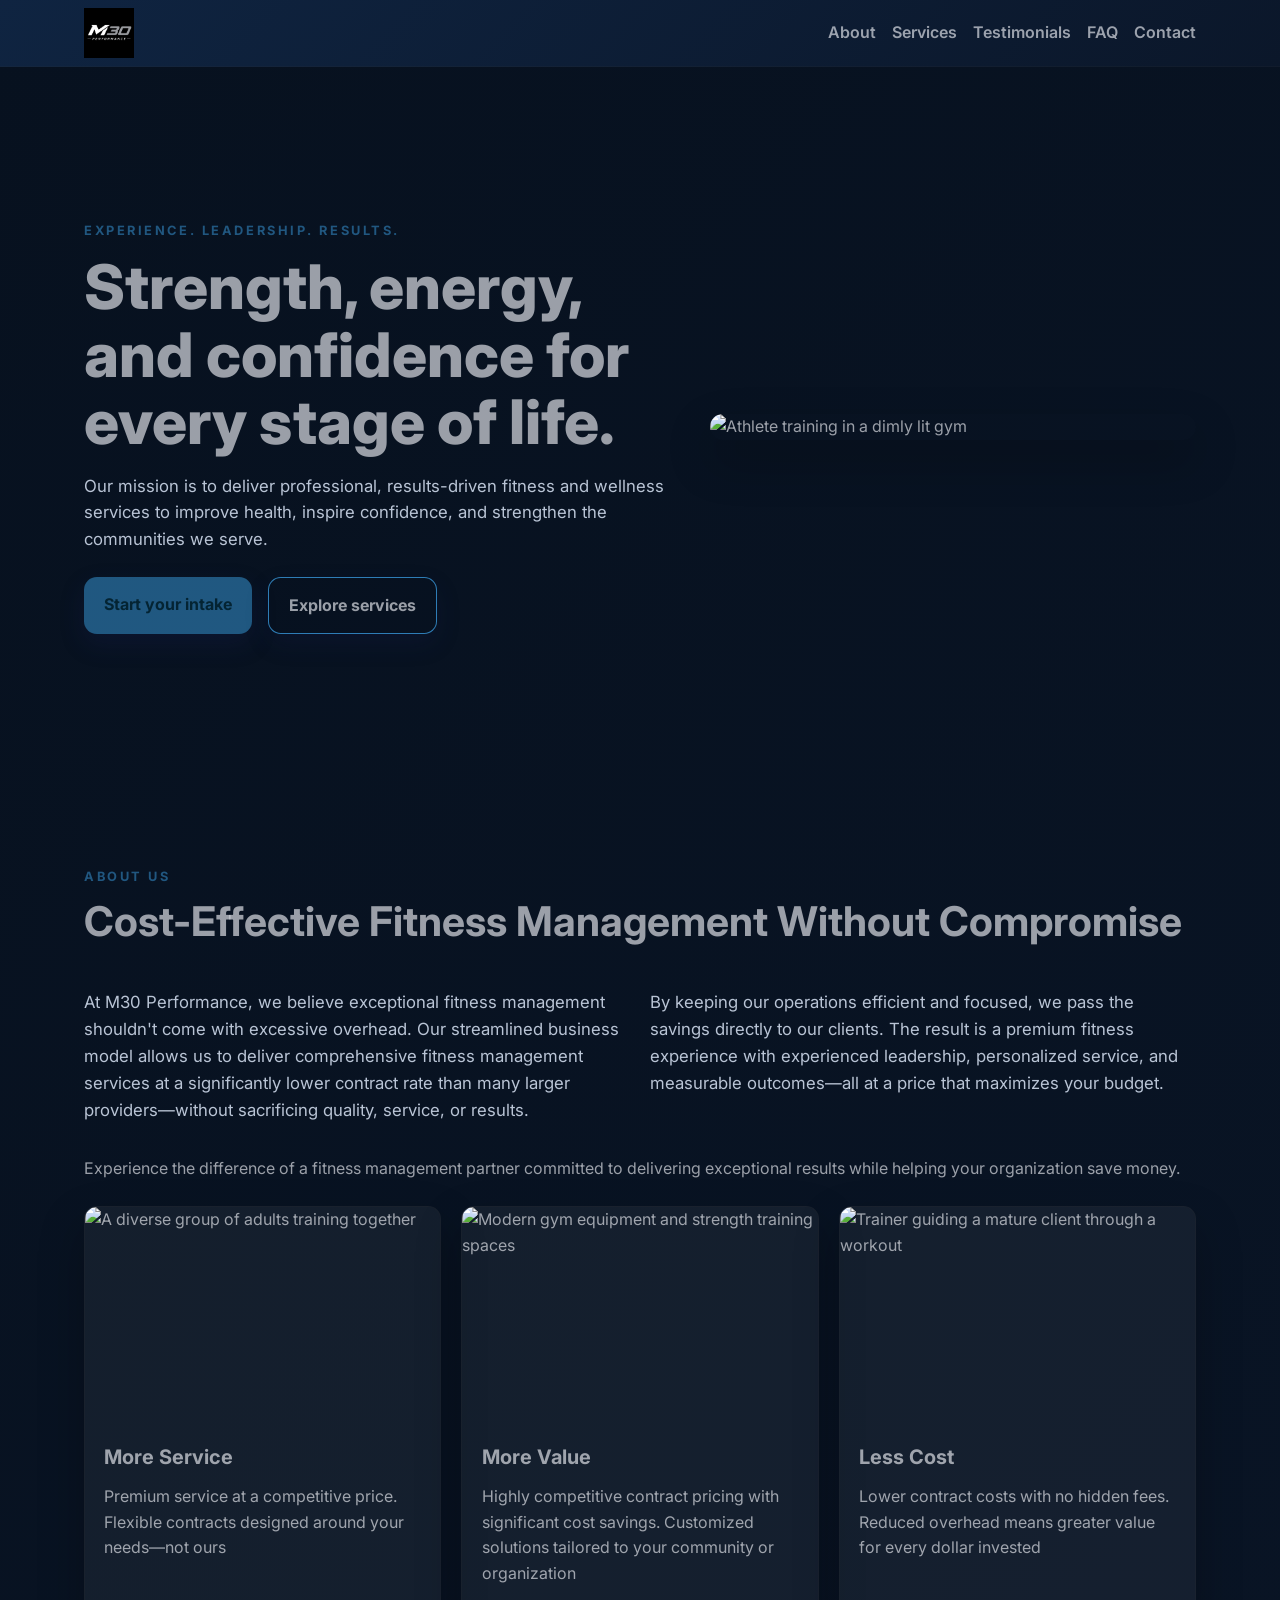
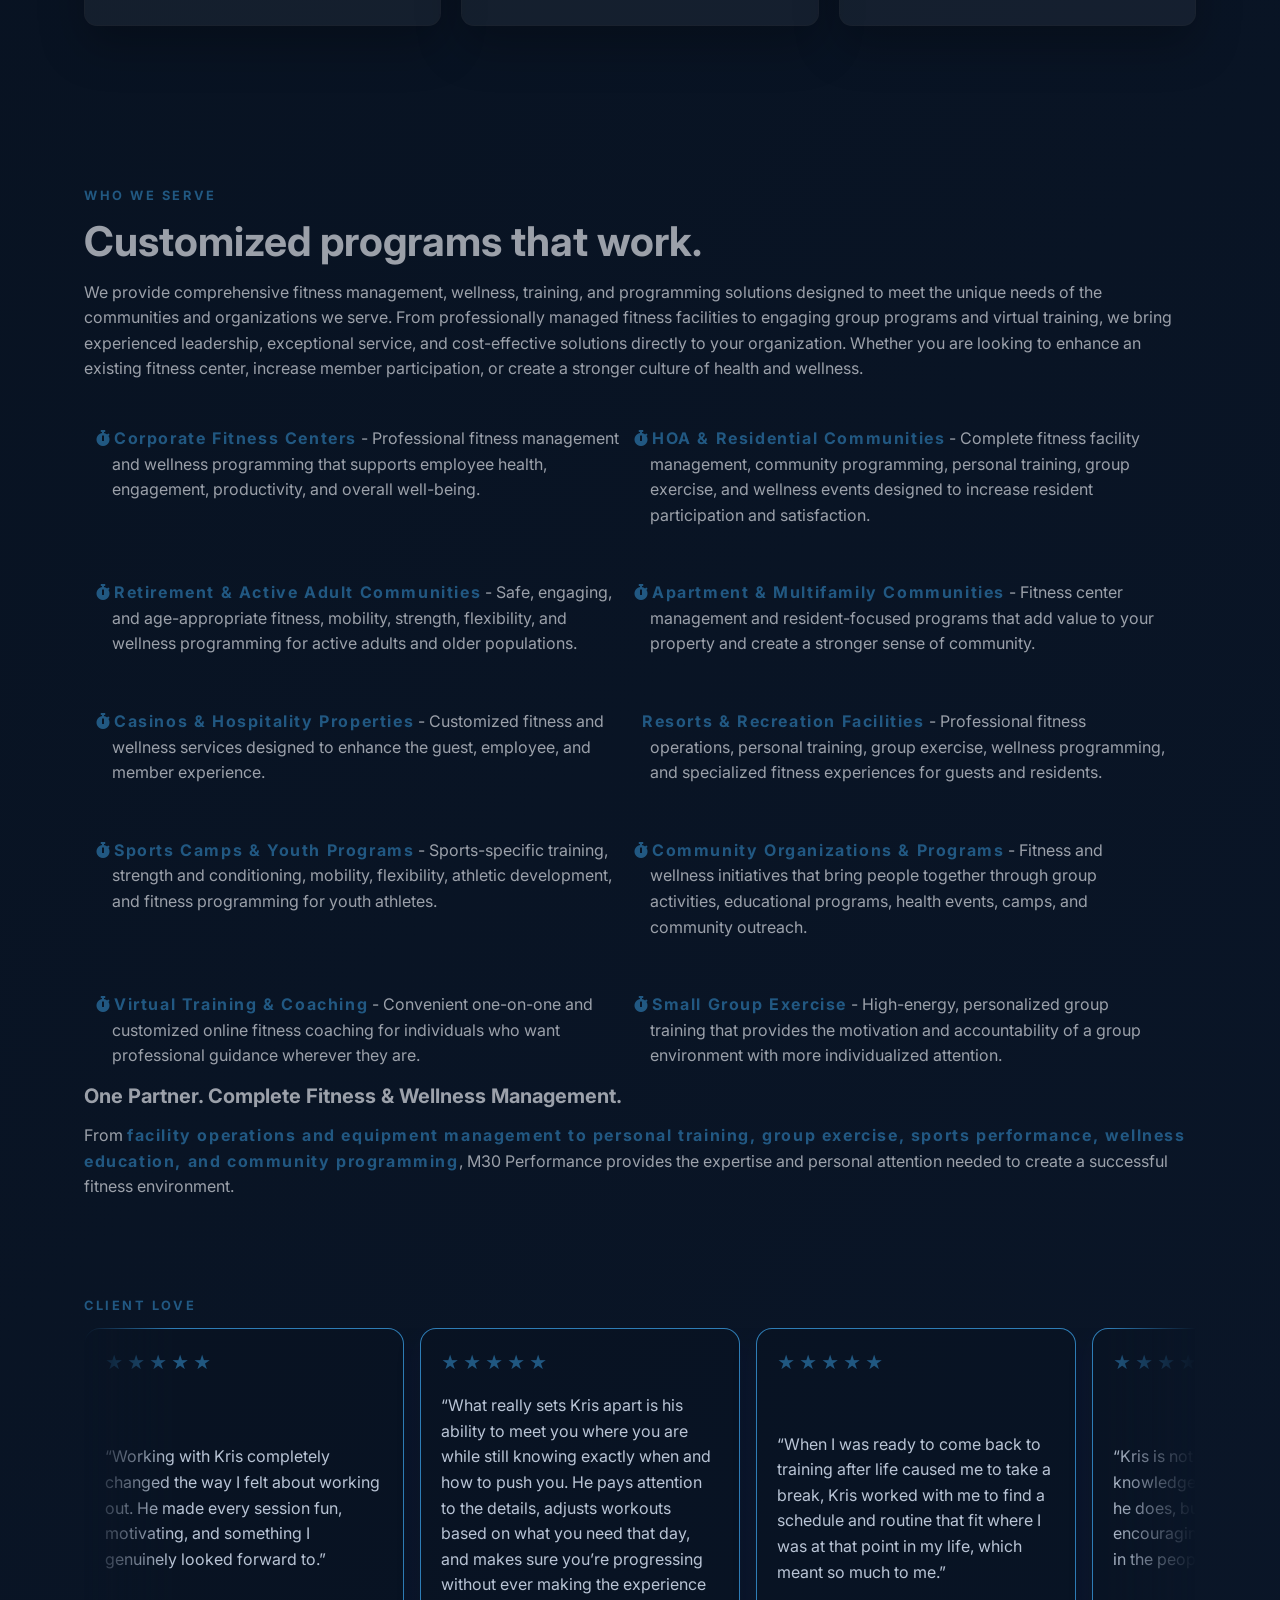
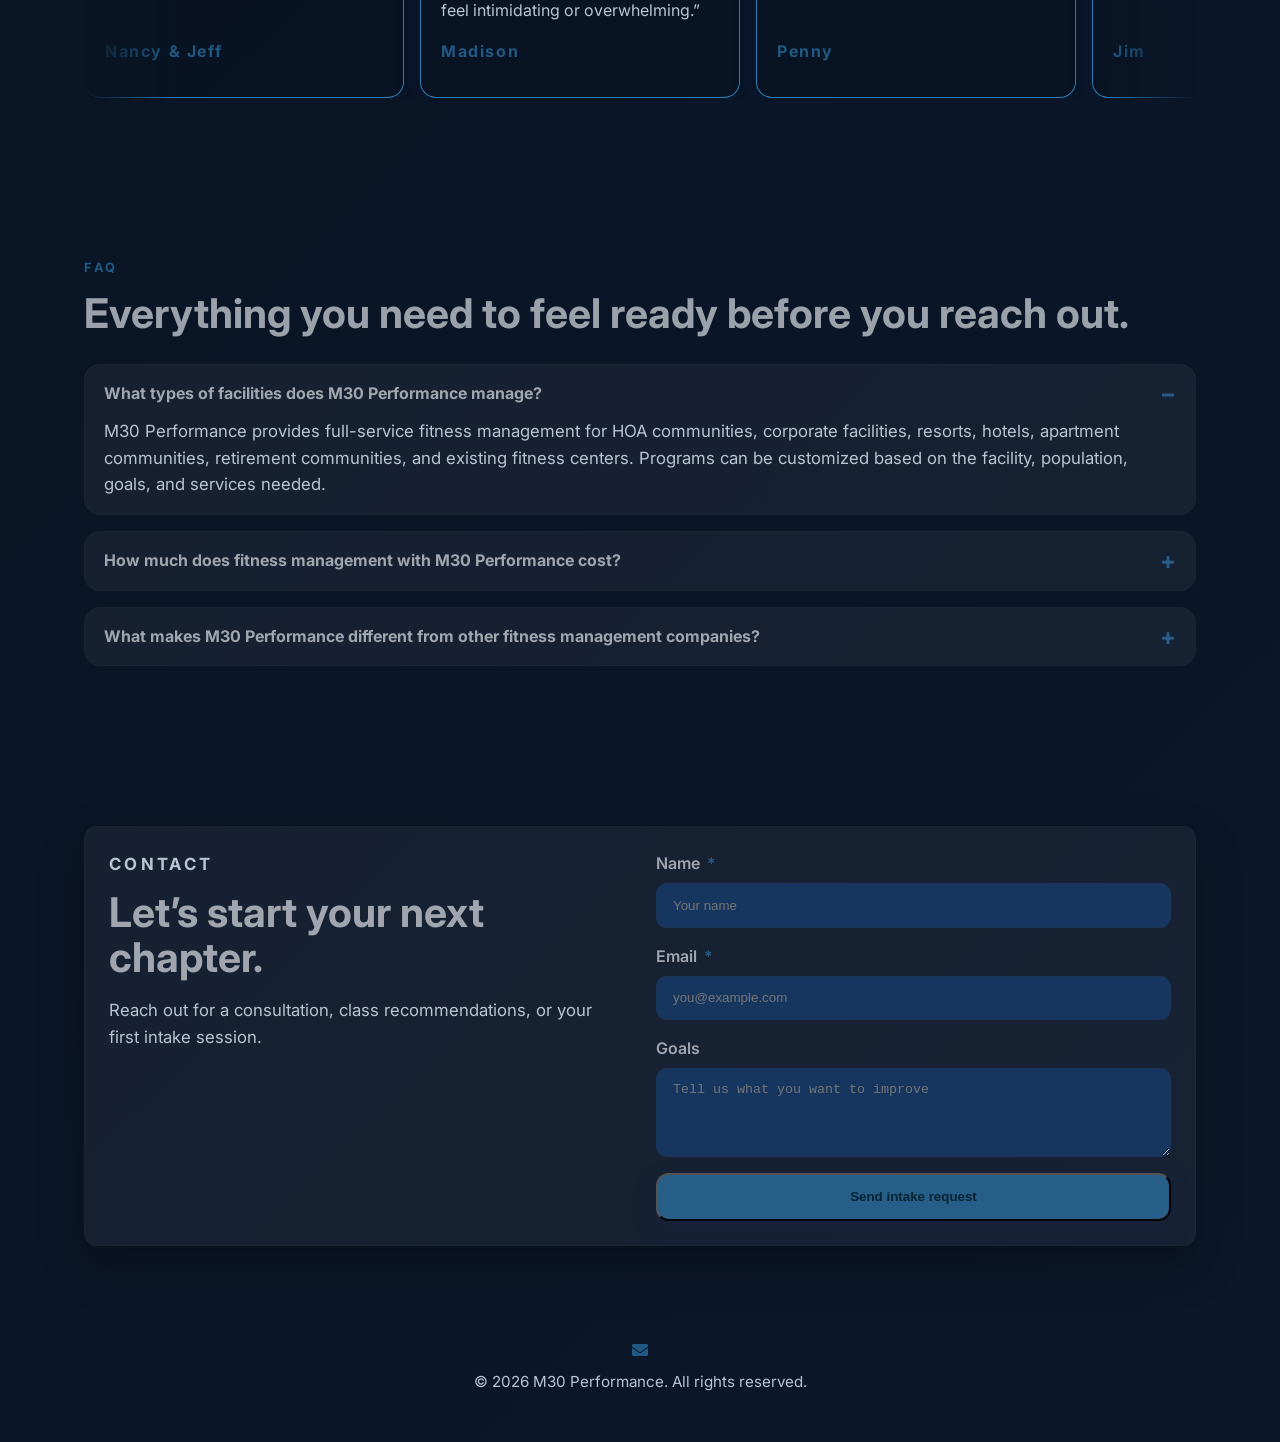
==== index.html @ 61360d3f "Clean up index.html Removed commented-out sections for pricing and gallery. and removes unused socia" ====
<!doctype html>
<html lang="en">
  <head>
    <meta charset="UTF-8" />
    <meta name="viewport" content="width=device-width, initial-scale=1.0" />
    <title>M30 Performance</title>
    <meta
      name="description"
      content="A welcoming, full-service fitness experience for people of all ages."
    />
    <link
      rel="stylesheet"
      href="https://use.fontawesome.com/releases/v5.15.1/css/all.css"
    />
    <link
      rel="stylesheet"
      href="https://use.fontawesome.com/releases/v5.15.1/css/v4-shims.css"
    />
    <link rel="preconnect" href="https://fonts.googleapis.com" />
    <link rel="preconnect" href="https://fonts.gstatic.com" crossorigin />
    <link
      href="https://fonts.googleapis.com/css2?family=Inter:wght@400;500;600;700;800&display=swap"
      rel="stylesheet"
    />
    <link rel="stylesheet" href="styles.css" />
  </head>
  <body>
    <header class="site-header">
      <nav class="nav-bar">
        <a class="logo" href="#top"
          ><img
            src="./assets/images/logo-m30.png"
            alt="M30 Performance Logo"
            id="img-logo"
        /></a>
        <div class="nav-links">
          <a href="#about">About</a>
          <a href="#services">Services</a>
          <a href="#testimonials">Testimonials</a>
          <a href="#faq">FAQ</a>
          <a href="#contact">Contact</a>
        </div>
      </nav>
    </header>

    <main id="top">
      <section class="hero section">
        <div class="hero-copy">
          <p class="eyebrow">Experience. Leadership. Results.</p>
          <h1>Strength, energy, and confidence for every stage of life.</h1>
          <p class="hero-text">
            Our mission is to deliver professional, results-driven fitness and
            wellness services to improve health, inspire confidence, and
            strengthen the communities we serve.
          </p>
          <div class="hero-actions">
            <a class="btn btn-primary" href="#contact">Start your intake</a>
            <a class="btn btn-secondary" href="#services">Explore services</a>
          </div>
        </div>
        <div class="hero-media">
          <img
            src="https://images.unsplash.com/photo-1534438327276-14e5300c3a48?auto=format&fit=crop&w=900&q=80"
            alt="Athlete training in a dimly lit gym"
          />
        </div>
      </section>

      <section id="about" class="section about">
        <div class="section-heading">
          <p class="eyebrow">About us</p>
          <h2>Cost-Effective Fitness Management Without Compromise</h2>
        </div>
        <div class="about-grid">
          <p>
            At M30 Performance, we believe exceptional fitness management
            shouldn't come with excessive overhead. Our streamlined business
            model allows us to deliver comprehensive fitness management services
            at a significantly lower contract rate than many larger
            providers—without sacrificing quality, service, or results.
          </p>
          <p>
            By keeping our operations efficient and focused, we pass the savings
            directly to our clients. The result is a premium fitness experience
            with experienced leadership, personalized service, and measurable
            outcomes—all at a price that maximizes your budget.
          </p>
        </div>
        <p>
          Experience the difference of a fitness management partner committed to
          delivering exceptional results while helping your organization save
          money.
        </p>
        <div class="photo-strip">
          <article class="photo-card">
            <img
              src="https://images.unsplash.com/photo-1571019614242-c5c5dee9f50b?auto=format&fit=crop&w=900&q=80"
              alt="A diverse group of adults training together"
            />
            <div class="caption">
              <h3>More Service</h3>
              <p>
                Premium service at a competitive price. Flexible contracts
                designed around your needs—not ours
              </p>
            </div>
          </article>
          <article class="photo-card">
            <img
              src="https://images.unsplash.com/photo-1517836357463-d25dfeac3438?auto=format&fit=crop&w=900&q=80"
              alt="Modern gym equipment and strength training spaces"
            />
            <div class="caption">
              <h3>More Value</h3>
              <p>
                Highly competitive contract pricing with significant cost
                savings. Customized solutions tailored to your community or
                organization
              </p>
            </div>
          </article>
          <article class="photo-card">
            <img
              src="https://images.unsplash.com/photo-1541534741688-6078c6bfb5c5?auto=format&fit=crop&w=900&q=80"
              alt="Trainer guiding a mature client through a workout"
            />
            <div class="caption">
              <h3>Less Cost</h3>
              <p>
                Lower contract costs with no hidden fees. Reduced overhead means
                greater value for every dollar invested
              </p>
            </div>
          </article>
        </div>
      </section>

      <section id="services" class="section services">
        <div class="section-heading">
          <p class="eyebrow">Who we serve</p>
          <h2>Customized programs that work.</h2>
          <p>
            We provide comprehensive fitness management, wellness, training, and
            programming solutions designed to meet the unique needs of the
            communities and organizations we serve. From professionally managed
            fitness facilities to engaging group programs and virtual training,
            we bring experienced leadership, exceptional service, and
            cost-effective solutions directly to your organization. Whether you
            are looking to enhance an existing fitness center, increase member
            participation, or create a stronger culture of health and wellness.
          </p>
        </div>
        <div class="service-list">
          <p>
            <i class="fa fa-solid fa-stopwatch"></i>
            <strong>Corporate Fitness Centers</strong> - Professional fitness
            management and wellness programming that supports employee health,
            engagement, productivity, and overall well-being.
          </p>
          <p>
            <i class="fa fa-solid fa-stopwatch"></i>
            <strong>HOA & Residential Communities</strong> - Complete fitness
            facility management, community programming, personal training, group
            exercise, and wellness events designed to increase resident
            participation and satisfaction.
          </p>
          <p>
            <i class="fa fa-solid fa-stopwatch"></i>
            <strong>Retirement & Active Adult Communities</strong> - Safe,
            engaging, and age-appropriate fitness, mobility, strength,
            flexibility, and wellness programming for active adults and older
            populations.
          </p>
          <p>
            <i class="fa fa-solid fa-stopwatch"></i>
            <strong>Apartment & Multifamily Communities</strong> - Fitness
            center management and resident-focused programs that add value to
            your property and create a stronger sense of community.
          </p>
          <p>
            <i class="fa fa-solid fa-stopwatch"></i>
            <strong>Casinos & Hospitality Properties</strong> - Customized
            fitness and wellness services designed to enhance the guest,
            employee, and member experience.
          </p>
          <p>
            <strong>Resorts & Recreation Facilities</strong> - Professional
            fitness operations, personal training, group exercise, wellness
            programming, and specialized fitness experiences for guests and
            residents.
          </p>
          <p>
            <i class="fa fa-solid fa-stopwatch"></i>
            <strong>Sports Camps & Youth Programs</strong> - Sports-specific
            training, strength and conditioning, mobility, flexibility, athletic
            development, and fitness programming for youth athletes.
          </p>
          <p>
            <i class="fa fa-solid fa-stopwatch"></i>
            <strong>Community Organizations & Programs</strong> - Fitness and
            wellness initiatives that bring people together through group
            activities, educational programs, health events, camps, and
            community outreach.
          </p>
          <p>
            <i class="fa fa-solid fa-stopwatch"></i>
            <strong>Virtual Training & Coaching</strong> - Convenient one-on-one
            and customized online fitness coaching for individuals who want
            professional guidance wherever they are.
          </p>
          <p>
            <i class="fa fa-solid fa-stopwatch"></i>
            <strong>Small Group Exercise</strong> - High-energy, personalized
            group training that provides the motivation and accountability of a
            group environment with more individualized attention.
          </p>
        </div>
        <h3>One Partner. Complete Fitness & Wellness Management.</h3>
        <p>
          From
          <strong
            >facility operations and equipment management to personal training,
            group exercise, sports performance, wellness education, and
            community programming</strong
          >, M30 Performance provides the expertise and personal attention
          needed to create a successful fitness environment.
        </p>
      </section>

      <section
        id="testimonials"
        class="testimonials section"
        aria-label="Client testimonials"
      >
        <div class="testimonial-shell">
          <p class="eyebrow">Client love</p>
          <div
            class="testimonial-marquee"
            aria-label="Client testimonials carousel"
          >
            <div class="testimonial-track">
              <article class="testimonial-card">
                <div class="stars" aria-label="5 out of 5 stars">
                  <span>★</span><span>★</span><span>★</span><span>★</span
                  ><span>★</span>
                </div>
                <p>
                  “Working with Kris completely changed the way I felt about
                  working out. He made every session fun, motivating, and
                  something I genuinely looked forward to.”
                </p>
                <strong>Nancy & Jeff</strong>
              </article>
              <article class="testimonial-card">
                <div class="stars" aria-label="5 out of 5 stars">
                  <span>★</span><span>★</span><span>★</span><span>★</span
                  ><span>★</span>
                </div>
                <p>
                  “What really sets Kris apart is his ability to meet you where
                  you are while still knowing exactly when and how to push you.
                  He pays attention to the details, adjusts workouts based on
                  what you need that day, and makes sure you’re progressing
                  without ever making the experience feel intimidating or
                  overwhelming.”
                </p>
                <strong>Madison</strong>
              </article>
              <article class="testimonial-card">
                <div class="stars" aria-label="5 out of 5 stars">
                  <span>★</span><span>★</span><span>★</span><span>★</span
                  ><span>★</span>
                </div>
                <p>
                  “When I was ready to come back to training after life caused
                  me to take a break, Kris worked with me to find a schedule and
                  routine that fit where I was at that point in my life, which
                  meant so much to me.”
                </p>
                <strong>Penny</strong>
              </article>
              <article class="testimonial-card">
                <div class="stars" aria-label="5 out of 5 stars">
                  <span>★</span><span>★</span><span>★</span><span>★</span
                  ><span>★</span>
                </div>
                <p>
                  “Kris is not only incredibly knowledgeable and skilled at what
                  he does, but he’s also empathetic, encouraging, and genuinely
                  invested in the people he works with.”
                </p>
                <strong>Jim</strong>
              </article>
              <article class="testimonial-card">
                <div class="stars" aria-label="5 out of 5 stars">
                  <span>★</span><span>★</span><span>★</span><span>★</span
                  ><span>★</span>
                </div>
                <p>
                  “Kris listens closely to his clients goals and designs custom
                  workouts that help them achieve it. He varies things up from
                  session to session so your workouts never feel old, and is
                  extremely encouraging and keeps his clients motivated.”
                </p>
                <strong>Cassie</strong>
              </article>
              <article class="testimonial-card">
                <div class="stars" aria-label="5 out of 5 stars">
                  <span>★</span><span>★</span><span>★</span><span>★</span
                  ><span>★</span>
                </div>
                <p>
                  “I had never stepped foot inside a gym before I started with
                  Kris. He was so patient and motivating. I learned the proper
                  way to use all the machines and weights. He always
                  thoughtfully planned my workouts to combine strength and
                  cardio, specifically targeting exercises to improve my tennis
                  game and prevent injury.”
                </p>
                <strong></strong>
              </article>
              <article class="testimonial-card">
                <div class="stars" aria-label="5 out of 5 stars">
                  <span>★</span><span>★</span><span>★</span><span>★</span
                  ><span>★</span>
                </div>
                <p>
                  “I have never looked or felt better, and I have seen the
                  results on the tennis court. Kris also trained my teenage and
                  young adult daughters. They have all had a lot of training
                  their sports, and they agree - Kris is the best!”
                </p>
                <strong></strong>
              </article>
              <article class="testimonial-card">
                <div class="stars" aria-label="5 out of 5 stars">
                  <span>★</span><span>★</span><span>★</span><span>★</span
                  ><span>★</span>
                </div>
                <p>
                  “From the beginning, he took the time to understand my goals
                  and created workouts that were challenging and effective while
                  still making me feel completely comfortable and supported.”
                </p>
                <strong>Nancy & Jeff</strong>
              </article>
              <article class="testimonial-card">
                <div class="stars" aria-label="5 out of 5 stars">
                  <span>★</span><span>★</span><span>★</span><span>★</span
                  ><span>★</span>
                </div>
                <p>
                  “I always leave our sessions feeling stronger, more confident,
                  and glad I showed up. Kris has made fitness feel less
                  intimidating and so much more enjoyable, and I truly couldn’t
                  recommend him more.”
                </p>
                <strong>Jim</strong>
              </article>
              <article class="testimonial-card">
                <div class="stars" aria-label="5 out of 5 stars">
                  <span>★</span><span>★</span><span>★</span><span>★</span
                  ><span>★</span>
                </div>
                <p>
                  “After just a few weeks of working with Kris, I noticed my
                  overall strength improving. And if minor injuries pop up, Kris
                  listens and adjusts the plan so you can still get a great
                  workout in.”
                </p>
                <strong>Cassie</strong>
              </article>
            </div>
          </div>
        </div>
      </section>
      
      <section id="faq" class="section faq">
        <div class="section-heading">
          <p class="eyebrow">FAQ</p>
          <h2>Everything you need to feel ready before you reach out.</h2>
        </div>
        <div class="faq-list">
          <details open>
            <summary>
              What types of facilities does M30 Performance manage?
            </summary>
            <p>
              M30 Performance provides full-service fitness management for HOA
              communities, corporate facilities, resorts, hotels, apartment
              communities, retirement communities, and existing fitness centers.
              Programs can be customized based on the facility, population,
              goals, and services needed.
            </p>
          </details>
          <details>
            <summary>
              How much does fitness management with M30 Performance cost?
            </summary>
            <p>
              Every facility is different, so M30 Performance does not use a
              one-size-fits-all pricing model. Contract pricing is customized
              based on factors such as facility size, number of residents or
              employees, location, staffing needs, programming, and services
              provided. Our low-overhead business model allows us to offer
              highly competitive pricing and significant value.
            </p>
          </details>
          <details>
            <summary>
              What makes M30 Performance different from other fitness management
              companies?
            </summary>
            <p>
              M30 Performance combines 30+ years of fitness industry experience,
              professional management, proven results, personal training, group
              exercise, wellness programming, member engagement, and equipment
              oversight into one comprehensive solution. Our goal isn't simply
              to manage your fitness center — it's to build a healthier, more
              active community while providing exceptional service and value.
            </p>
          </details>
        </div>
      </section>

      <section id="contact" class="section contact">
        <div class="contact-card">
          <div>
            <p class="eyebrow">Contact</p>
            <h2>Let’s start your next chapter.</h2>
            <p>
              Reach out for a consultation, class recommendations, or your first
              intake session.
            </p>
          </div>

          <form id="intake-form">
            <label>
              <span>Name <span class="required-mark">*</span></span>
              <input type="text" name="name" placeholder="Your name" required />
            </label>
            <label>
              <span>Email <span class="required-mark">*</span></span>
              <input
                type="email"
                name="email"
                placeholder="you@example.com"
                required
              />
            </label>
            <label>
              Goals
              <textarea
                name="goals"
                rows="4"
                placeholder="Tell us what you want to improve"
              ></textarea>
            </label>
            <button type="submit" class="btn btn-primary">
              Send intake request
            </button>
          </form>
        </div>
      </section>
    </main>

    <footer class="site-footer">
      <div class="social-links">
        
        <a href="mailto:fitness@m30performance.com" aria-label="Email">
          <i class="fa fa-regular fa-envelope"></i>
        </a>
      </div>
      <p class="copyright">© 2026 M30 Performance. All rights reserved.</p>
    </footer>

    <script src="script.js"></script>
  </body>
</html>
---- styles.css ----
:root {
  --background: #07111f;
  --nav-background: #0f2441;
  --surface: #163660;
  --surface-strong: #16324f;
  --text: #f5f7fb9e;
  --muted: #b9c4d5;
  --accent: #338ac794;
  --accent-strong: #334ec7ed;
  --border: rgba(52, 50, 50, 0.167);
  --shadow: 0 20px 45px rgba(0, 0, 0, 0.25);
}

* {
  box-sizing: border-box;
}

html {
  scroll-behavior: smooth;
}

body {
  margin: 0;
  font-family: "Inter", sans-serif;
  color: var(--text);
  background: linear-gradient(135deg, var(--background), #0b172a);
  line-height: 1.6;
}

.fa-solid {
  color: var(--accent);
}
img {
  max-width: 100%;
  display: block;
}

.site-header {
  background: linear-gradient(135deg, var(--nav-background), #0b172a);
  position: sticky;
  top: 0;
  z-index: 20;
  backdrop-filter: blur(12px);
  border-bottom: 1px solid var(--border);
}

.nav-bar {
  max-width: 1160px;
  margin: 0 auto;
  padding: 0.5rem 1.5rem;
  display: flex;
  justify-content: space-between;
  align-items: center;
}

.logo {
  font-size: 1.5rem;
  font-weight: 800;
  letter-spacing: 0.08em;
  text-transform: uppercase;
  color: var(--accent);
  text-decoration: none;
}

#img-logo {
  width: 50px;
  height: 50px;
  display: block; /* Removes unwanted inline spacing at the bottom */
  flex-shrink: 0;
}

.nav-links {
  display: flex;
  gap: 1rem;
}

.nav-links a {
  color: var(--text);
  text-decoration: none;
  font-weight: 600;
  display: inline-block;
  transition:
    transform 180ms ease,
    color 180ms ease;
}

.nav-links a:hover,
.nav-links a:focus-visible,
.nav-links a:active,
.nav-links a.active {
  color: var(--accent);
  transform: translateY(-2px);
}

.section {
  max-width: 1160px;
  margin: 0 auto;
  padding: 5rem 1.5rem;
  scroll-margin-top: 6rem;
}

.section-heading {
  margin-bottom: 1.75rem;
}

.hero {
  display: grid;
  grid-template-columns: 1.1fr 0.9fr;
  gap: 2rem;
  align-items: center;
  min-height: 80vh;
}

.eyebrow {
  margin: 0 0 0.75rem;
  color: var(--accent);
  font-size: 0.8rem;
  font-weight: 700;
  letter-spacing: 0.2em;
  text-transform: uppercase;
}

strong {
  margin: 0 0 0.75rem;
  color: var(--accent);
  font-size: 1rem;
  font-weight: 700;
  letter-spacing: 0.1em;
}

h1,
h2,
h3 {
  line-height: 1.1;
  margin: 0 0 1rem;
}

h1 {
  font-size: clamp(2.6rem, 4.8vw, 4.4rem);
  font-weight: 800;
}

h2 {
  font-size: clamp(2rem, 3.2vw, 2.7rem);
}

h3 {
  font-size: 1.25rem;
}

.hero-text,
.about-grid p,
.service-card p,
.pricing-card li,
.contact-card p,
.faq-list p {
  color: var(--muted);
  font-size: 1.05rem;
}

.hero-actions {
  display: flex;
  gap: 1rem;
  flex-wrap: wrap;
  margin-top: 1.5rem;
}

.btn {
  position: relative;
  display: inline-block;
  padding: 0.9rem 1.25rem;
  border-radius: 0.8rem;
  text-decoration: none;
  font-weight: 700;
  box-shadow: 0 10px 24px rgba(24, 33, 91, 0.24);
  transition:
    transform 180ms ease,
    background 180ms ease,
    box-shadow 180ms ease;
}

.btn:hover {
  transform: translateY(-2px);
  box-shadow: 0 14px 30px rgba(24, 33, 91, 0.28);
}

.btn-primary {
  background: var(--accent);
  color: #042433;
}

.btn-secondary {
  position: relative;
  z-index: 1;
  color: var(--text);
  background: rgba(7, 17, 31, 0.3);
  border: 1px solid rgba(51, 138, 199, 0.9);
  border-radius: 0.8rem;
  overflow: hidden;
  box-shadow: 0 10px 24px rgba(24, 33, 91, 0.16);
  padding: 0.9rem 1.25rem;
}

.hero-media img {
  border-radius: 0.8rem;
  box-shadow: var(--shadow);
  height: 100%;
  object-fit: cover;
}

.testimonials {
  padding-top: 0;
}

.testimonial-shell {
  background: transparent;
  border: none;
  border-radius: 0;
  padding: 0;
}

.testimonial-marquee {
  overflow: hidden;
  mask-image: linear-gradient(
    to right,
    transparent,
    black 8%,
    black 92%,
    transparent
  );
  -webkit-mask-image: linear-gradient(
    to right,
    transparent,
    black 8%,
    black 92%,
    transparent
  );
}

.testimonial-track {
  display: flex;
  gap: 1rem;
  width: max-content;
  animation: testimonial-scroll 24s linear infinite;
  will-change: transform;
}

.testimonial-card {
  flex: 0 0 min(320px, 78vw);
  display: flex;
  flex-direction: column;
  justify-content: space-between;
  gap: 1rem;
  min-height: 220px;
  padding: 1.25rem;
  border: 1px solid rgba(51, 138, 199, 0.9);
  border-radius: 1rem;
  background: rgba(7, 17, 31, 0.3);
  box-shadow: 0 10px 24px rgba(24, 33, 91, 0.16);
}

.testimonial-card p {
  margin: 0;
  color: var(--muted);
  font-size: 1rem;
}

.testimonial-card strong {
  color: var(--accent);
  font-weight: 700;
}

.stars {
  display: flex;
  gap: 0.25rem;
  color: var(--accent);
  font-size: 1.1rem;
}

@keyframes testimonial-scroll {
  from {
    transform: translateX(0);
  }
  to {
    transform: translateX(-50%);
  }
}

.testimonial-card p {
  margin: 0;
  color: var(--muted);
  font-size: 1rem;
}

.testimonial-card strong {
  color: var(--accent);
  font-weight: 700;
}

.stars {
  display: flex;
  gap: 0.25rem;
  color: var(--accent);
  font-size: 1.1rem;
}

.about-grid,
.service-grid,
.service-list,
.photo-strip,
.pricing-grid {
  display: grid;
  gap: 1.25rem;
}

.about-grid {
  grid-template-columns: repeat(2, minmax(0, 1fr));
}

.service-list {
  grid-template-columns: repeat(2, minmax(0, 1fr));
  padding-left: 1.75rem;
  padding-right: 1.75rem;
  text-indent: -0.5rem;
}

.photo-strip {
  grid-template-columns: repeat(3, minmax(0, 1fr));
  margin-top: 1.5rem;
}

.service-grid,
.pricing-grid {
  grid-template-columns: repeat(3, minmax(0, 1fr));
}

.photo-card,
.service-card,
.pricing-card,
.contact-card {
  background: rgba(255, 255, 255, 0.05);
  border: 1px solid var(--border);
  border-radius: 0.8rem;
  padding: 1.5rem;
  box-shadow: var(--shadow);
}

.photo-card {
  padding: 0;
  overflow: hidden;
}

.photo-card img {
  width: 100%;
  height: 220px;
  object-fit: cover;
}

.photo-card .caption {
  padding: 1.2rem 1.2rem 1.4rem;
}

.photo-card h3 {
  margin-bottom: 0.4rem;
}

.service-card img {
  width: 100%;
  height: 190px;
  object-fit: cover;
  border-radius: 0.6rem;
  margin-bottom: 1rem;
}

.gallery-stack {
  position: relative;
  min-height: 500px;
  margin: 0 auto;
  max-width: 980px;
}

.gallery-card {
  position: absolute;
  border: 0;
  padding: 0;
  background: transparent;
  cursor: pointer;
  overflow: hidden;
  border-radius: 0.8rem;
  box-shadow: var(--shadow);
  transition:
    transform 240ms ease,
    filter 240ms ease,
    z-index 240ms ease;
}

.gallery-card img {
  display: block;
  width: 100%;
  height: 280px;
  object-fit: cover;
  border-radius: 0.8rem;
  border: 1px solid rgba(255, 255, 255, 0.2);
}

.gallery-card:nth-child(1) {
  left: 0;
  top: 0;
  width: 70%;
  transform: rotate(-3deg);
  z-index: 4;
}

.gallery-card:nth-child(2) {
  right: 0;
  top: 72px;
  width: 64%;
  transform: rotate(4deg);
  z-index: 3;
}

.gallery-card:nth-child(3) {
  left: 8%;
  bottom: 0;
  width: 62%;
  transform: rotate(-2deg);
  z-index: 2;
}

.gallery-card:nth-child(4) {
  right: 6%;
  bottom: 36px;
  width: 58%;
  transform: rotate(2.5deg);
  z-index: 1;
}

.gallery-card:hover,
.gallery-card:focus-visible {
  transform: translateY(-6px) rotate(0deg) scale(1.01);
  filter: brightness(1.05);
}

.gallery-card.active {
  z-index: 5;
  transform: rotate(0deg) scale(1.04);
  width: min(78%, 720px);
  left: 50%;
  top: 50%;
  transform: translate(-50%, -50%) rotate(0deg) scale(1.04);
}

.pricing-card {
  display: flex;
  flex-direction: column;
  gap: 1rem;
}

.pricing-card.featured {
  border-color: var(--accent);
  transform: translateY(-4px);
}

.price {
  font-size: 2.2rem;
  font-weight: 800;
  color: var(--accent);
}

.price span {
  font-size: 1rem;
  color: var(--muted);
}

.pricing-card ul {
  padding-left: 1.1rem;
  margin: 0;
}

.faq-list {
  display: grid;
  gap: 1rem;
}

.faq-list details {
  background: rgba(255, 255, 255, 0.05);
  border: 1px solid var(--border);
  border-radius: 1rem;
  padding: 1rem 1.2rem;
}

.faq-list summary {
  cursor: pointer;
  font-weight: 700;
  display: flex;
  justify-content: space-between;
  align-items: center;
  gap: 1rem;
  list-style: none;
}

.faq-list summary::-webkit-details-marker {
  display: none;
}

.faq-list summary::after {
  content: "+";
  color: var(--accent);
  font-size: 1.5rem;
  font-weight: 700;
  line-height: 1;
}

.faq-list details[open] > summary::after {
  content: "−";
}

.faq-list p {
  margin: 0.7rem 0 0;
}

.contact-card {
  display: grid;
  grid-template-columns: 1fr 1fr;
  gap: 2rem;
}

.social-links {
  display: flex;
  flex-wrap: wrap;
  gap: 1rem;
  margin-top: 1rem;
}

.social-links a {
  display: inline-flex;
  align-items: center;
  justify-content: center;
  color: var(--accent);
  text-decoration: none;
  transition:
    transform 180ms ease,
    color 180ms ease;
}

.social-links a:hover,
.social-links a:focus-visible {
  transform: translateY(-2px);
  color: var(--accent-strong);
}

.social-links svg {
  width: 1.6rem;
  height: 1.6rem;
  fill: currentColor;
  stroke: currentColor;
  stroke-width: 0.8;
  stroke-linecap: round;
  stroke-linejoin: round;
}

.site-footer {
  max-width: 1160px;
  margin: 0 auto;
  padding: 0 1.5rem 3rem;
  display: flex;
  flex-direction: column;
  align-items: center;
  gap: 0.75rem;
}

.copyright {
  margin: 0;
  color: var(--muted);
  font-size: 0.95rem;
}

form {
  display: grid;
  gap: 1rem;
}

label {
  display: grid;
  gap: 0.4rem;
  font-weight: 600;
}

.required-mark {
  color: var(--accent);
  margin-left: 0.2rem;
}

input,
textarea {
  width: 100%;
  padding: 0.85rem 1rem;
  border-radius: 0.7rem;
  border: 1px solid var(--border);
  background: var(--surface);
  color: var(--text);
}

input:focus,
textarea:focus {
  outline: 2px solid var(--accent);
  outline-offset: 2px;
}

@media (max-width: 850px) {
  .hero,
  .contact-card,
  .about-grid,
  .service-grid,
  .service-list,
  .photo-strip,
  .pricing-grid {
    grid-template-columns: 1fr;
  }

  .hero {
    min-height: auto;
    padding-top: 3rem;
  }
}

@media (max-width: 560px) {
  .nav-bar {
    flex-direction: column;
    gap: 0.75rem;
  }

  .nav-links {
    flex-wrap: wrap;
    justify-content: center;
  }

  .section {
    padding: 3.5rem 1rem;
  }
}
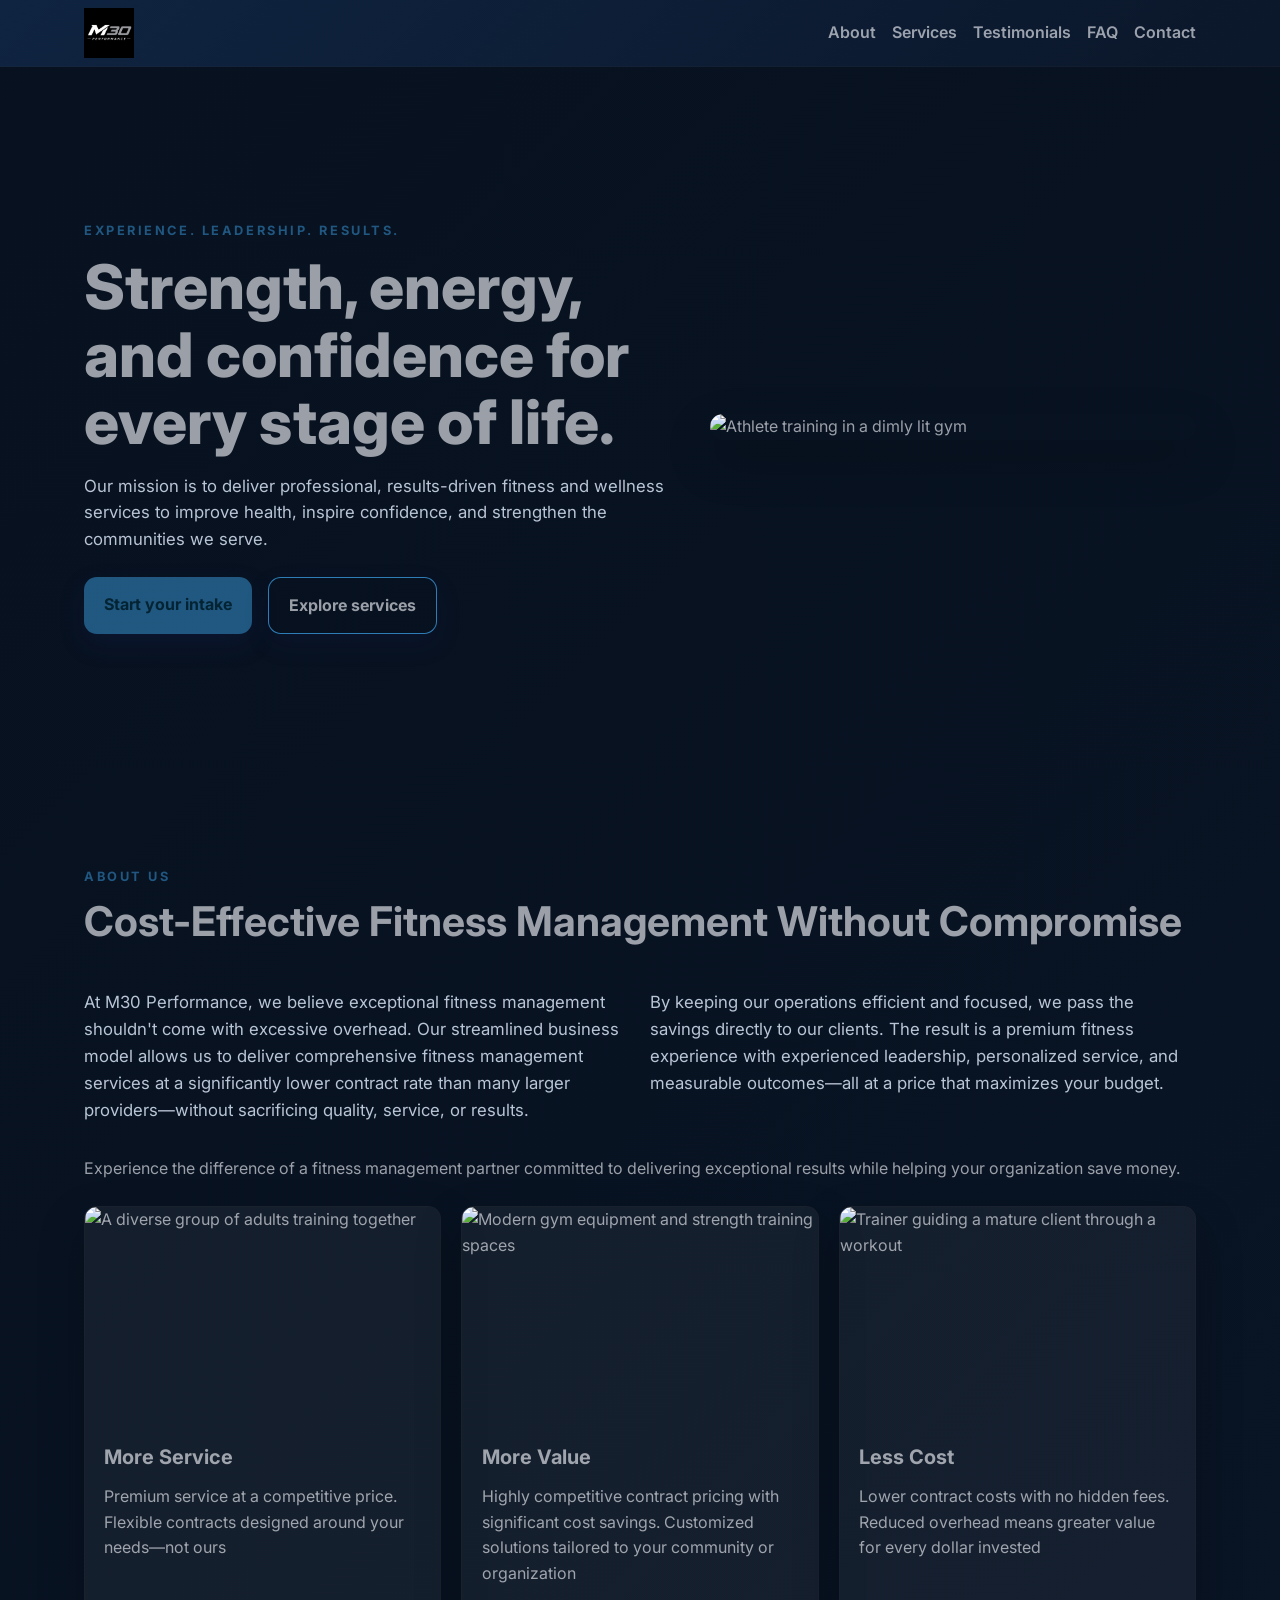
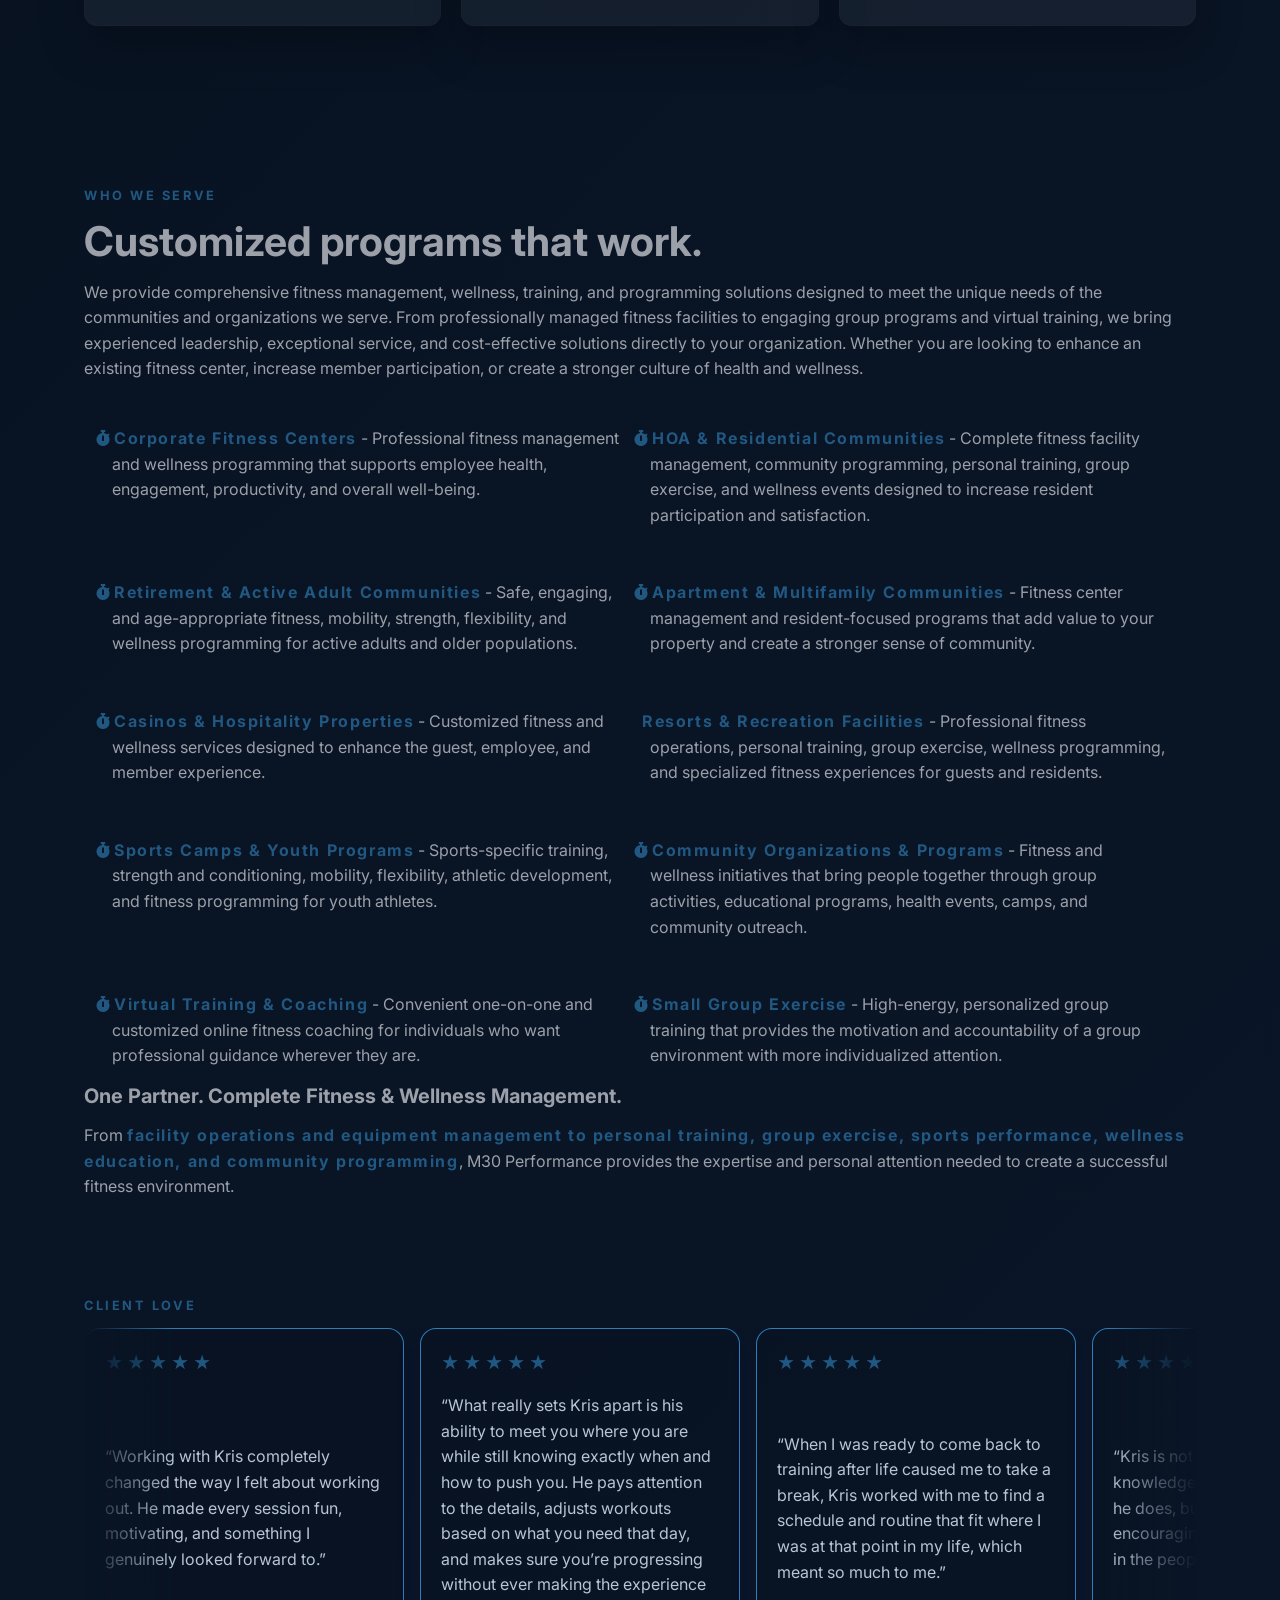
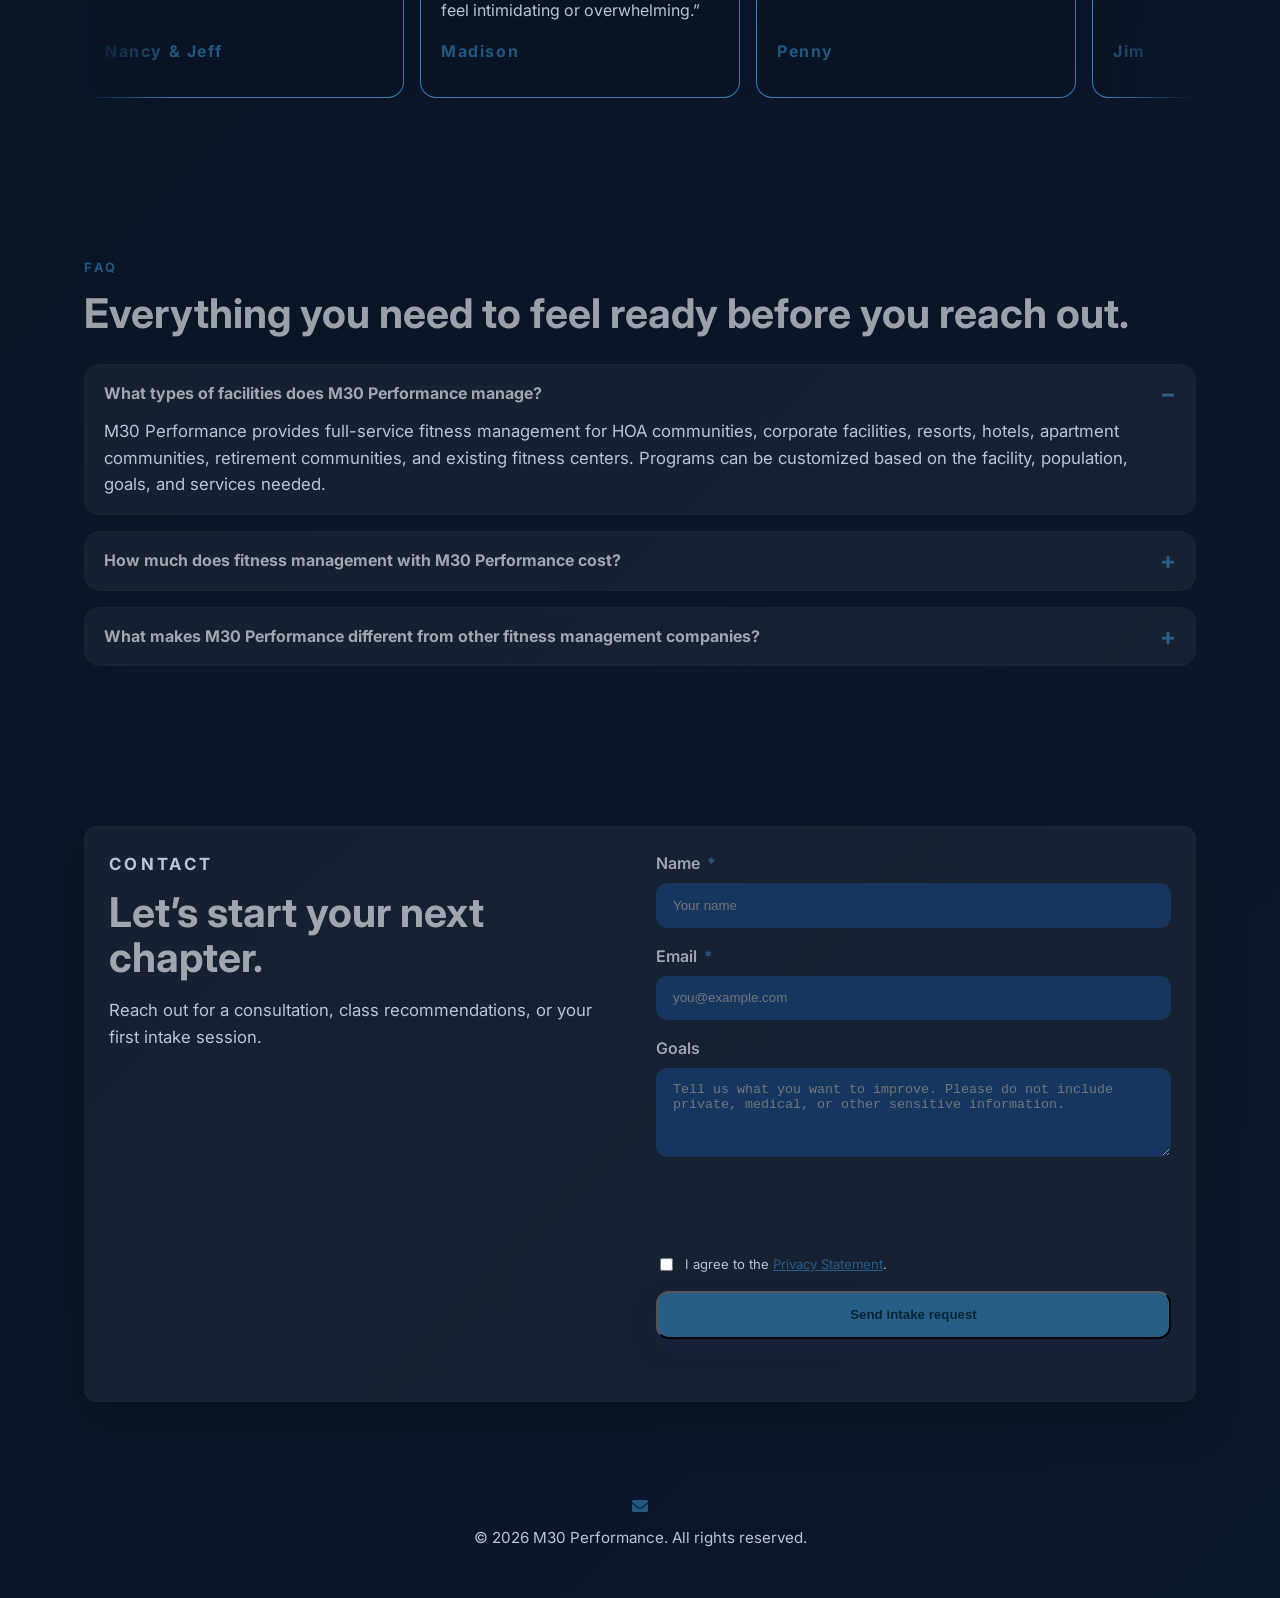
==== commit 4eef3fd8: "Completed contact form overhaul feature." ====
--- a/index.html
+++ b/index.html
@@ -22,6 +22,11 @@
       href="https://fonts.googleapis.com/css2?family=Inter:wght@400;500;600;700;800&display=swap"
       rel="stylesheet"
     />
+    <script
+      src="https://challenges.cloudflare.com/turnstile/v0/api.js"
+      async
+      defer
+    ></script>
     <link rel="stylesheet" href="styles.css" />
   </head>
   <body>
@@ -374,7 +379,7 @@
           </div>
         </div>
       </section>
-      
+
       <section id="faq" class="section faq">
         <div class="section-heading">
           <p class="eyebrow">FAQ</p>
@@ -434,7 +439,18 @@
             </p>
           </div>
 
-          <form id="intake-form">
+          <form
+            id="intake-form"
+            data-endpoint="https://script.google.com/macros/s/AKfycbzLdIxP6GSkqvr0BKUN3dNWD79_Xtf2Qp5fVL0bAGiDfcKlpjowb3xyVWOW8tvcZw/exec"
+          >
+            <input
+              class="honeypot"
+              type="text"
+              name="company"
+              tabindex="-1"
+              autocomplete="off"
+              aria-hidden="true"
+            />
             <label>
               <span>Name <span class="required-mark">*</span></span>
               <input type="text" name="name" placeholder="Your name" required />
@@ -453,12 +469,35 @@
               <textarea
                 name="goals"
                 rows="4"
-                placeholder="Tell us what you want to improve"
+                placeholder="Tell us what you want to improve. Please do not include private, medical, or other sensitive information."
               ></textarea>
+            </label>
+            <div
+              class="cf-turnstile"
+              data-sitekey="0x4AAAAAAExxx-BRy1f_xU8J"
+              data-theme="dark"
+            ></div>
+            <label class="consent-label">
+              <input
+                type="checkbox"
+                name="privacyConsent"
+                value="yes"
+                required
+              />
+              <span
+                >I agree to the
+                <a href="pages/privacy.html">Privacy Statement</a>.</span
+              >
             </label>
             <button type="submit" class="btn btn-primary">
               Send intake request
             </button>
+            <p
+              id="intake-status"
+              class="form-status"
+              role="status"
+              aria-live="polite"
+            ></p>
           </form>
         </div>
       </section>
@@ -466,7 +505,6 @@
 
     <footer class="site-footer">
       <div class="social-links">
-        
         <a href="mailto:fitness@m30performance.com" aria-label="Email">
           <i class="fa fa-regular fa-envelope"></i>
         </a>
--- a/styles.css
+++ b/styles.css
@@ -220,6 +220,7 @@
 }
 
 .testimonial-marquee {
+  --testimonial-gap: 1rem;
   overflow: hidden;
   mask-image: linear-gradient(
     to right,
@@ -239,10 +240,15 @@
 
 .testimonial-track {
   display: flex;
-  gap: 1rem;
+  gap: var(--testimonial-gap);
   width: max-content;
-  animation: testimonial-scroll 24s linear infinite;
+  animation: testimonial-scroll 42s linear infinite;
   will-change: transform;
+}
+
+.testimonial-marquee:hover .testimonial-track,
+.testimonial-marquee:focus-within .testimonial-track {
+  animation-play-state: paused;
 }
 
 .testimonial-card {
@@ -282,7 +288,7 @@
     transform: translateX(0);
   }
   to {
-    transform: translateX(-50%);
+    transform: translateX(calc(-50% - (var(--testimonial-gap) / 2)));
   }
 }
 
@@ -586,6 +592,15 @@
   font-weight: 600;
 }
 
+.honeypot {
+  position: absolute;
+  left: -9999px;
+  width: 1px;
+  height: 1px;
+  opacity: 0;
+  pointer-events: none;
+}
+
 .required-mark {
   color: var(--accent);
   margin-left: 0.2rem;
@@ -605,6 +620,67 @@
 textarea:focus {
   outline: 2px solid var(--accent);
   outline-offset: 2px;
+}
+
+.form-status {
+  min-height: 1.4rem;
+  margin: 0;
+  color: var(--muted);
+  font-size: 0.95rem;
+}
+
+.form-status.success {
+  color: #8ee6a7;
+}
+
+.form-status.error {
+  color: #ff9b8f;
+}
+
+.privacy-notice {
+  margin: 0;
+  color: var(--muted);
+  font-size: 0.82rem;
+}
+
+.privacy-notice a {
+  color: var(--accent);
+}
+
+.consent-label {
+  display: flex;
+  grid-template-columns: auto 1fr;
+  align-items: flex-start;
+  gap: 0.55rem;
+  color: var(--muted);
+  font-size: 0.82rem;
+  font-weight: 400;
+}
+
+.consent-label input {
+  width: auto;
+  margin-top: 0.25rem;
+  accent-color: var(--accent);
+}
+
+.consent-label a {
+  color: var(--accent);
+}
+
+.privacy-document a,
+.privacy-document a:visited,
+.privacy-document a:hover,
+.privacy-document a:focus-visible {
+  color: var(--muted);
+}
+
+.cf-turnstile {
+  min-height: 65px;
+}
+
+button:disabled {
+  cursor: wait;
+  opacity: 0.65;
 }
 
 @media (max-width: 850px) {
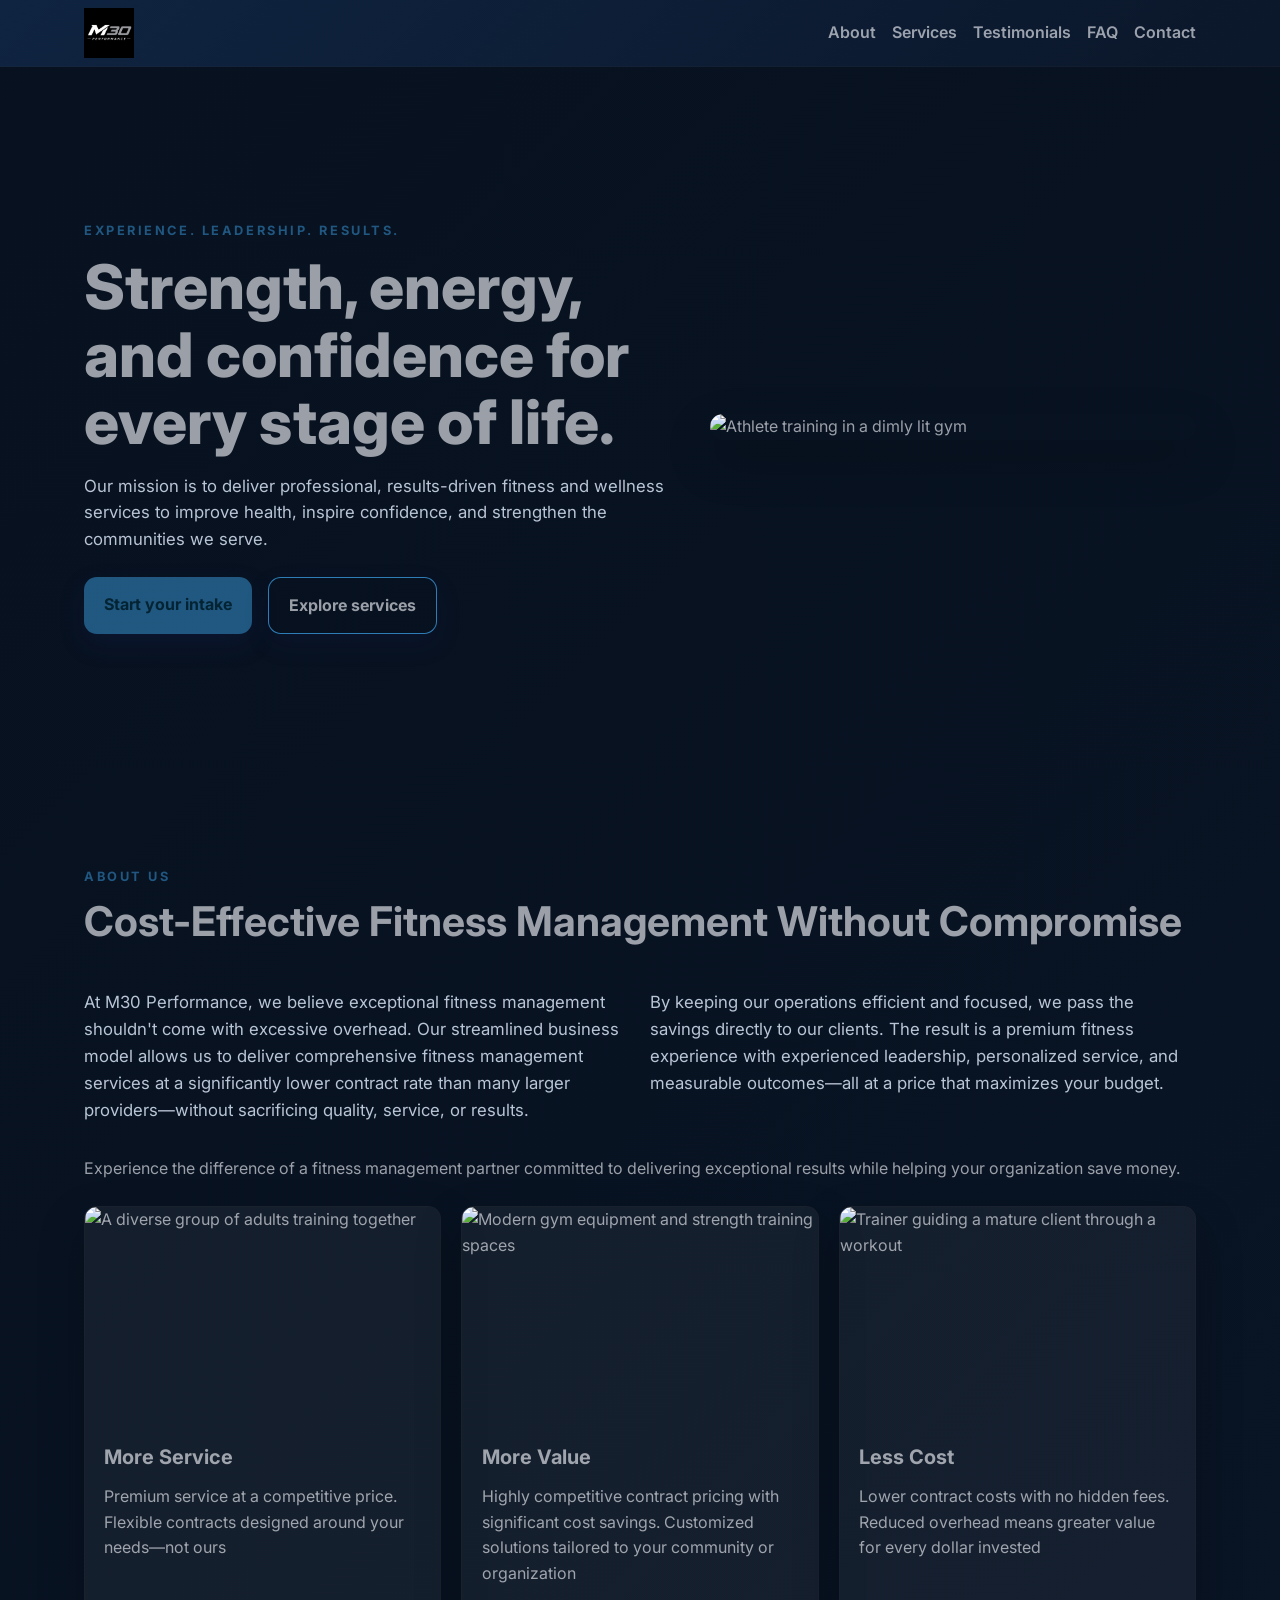
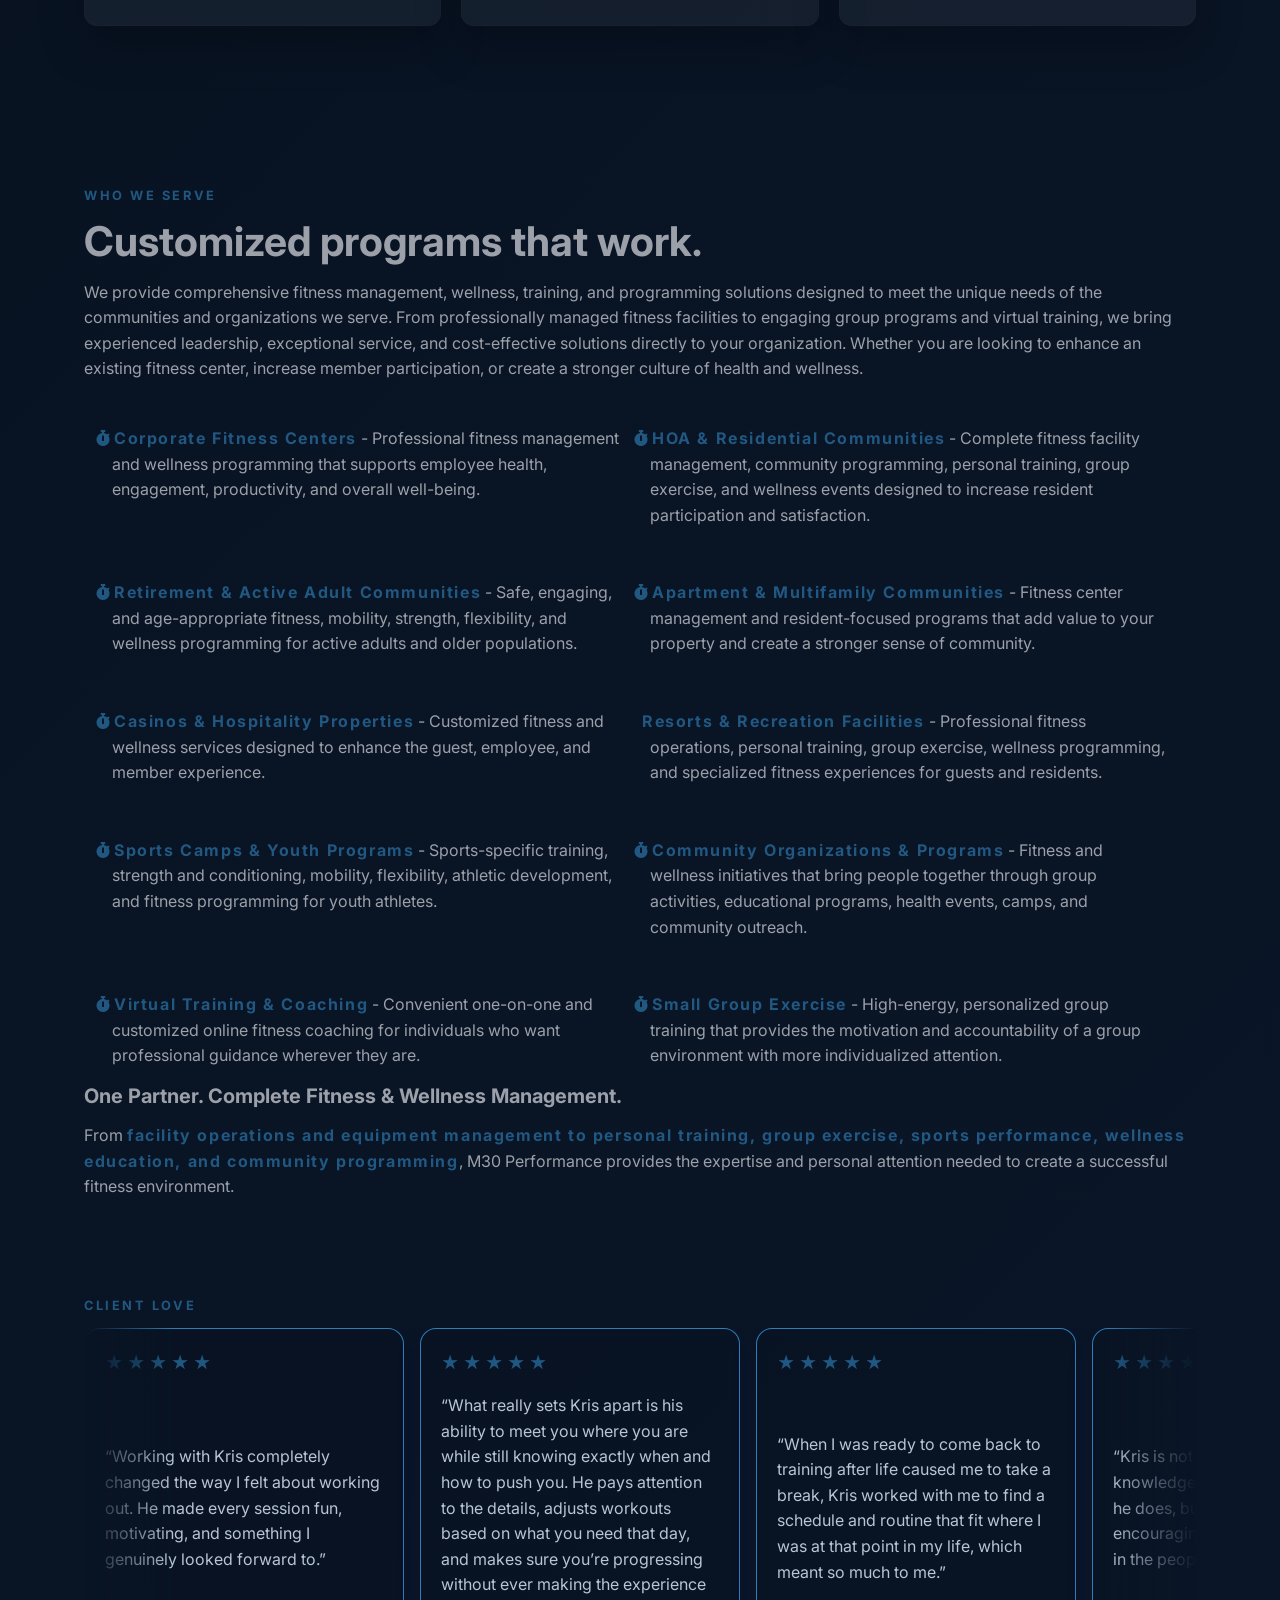
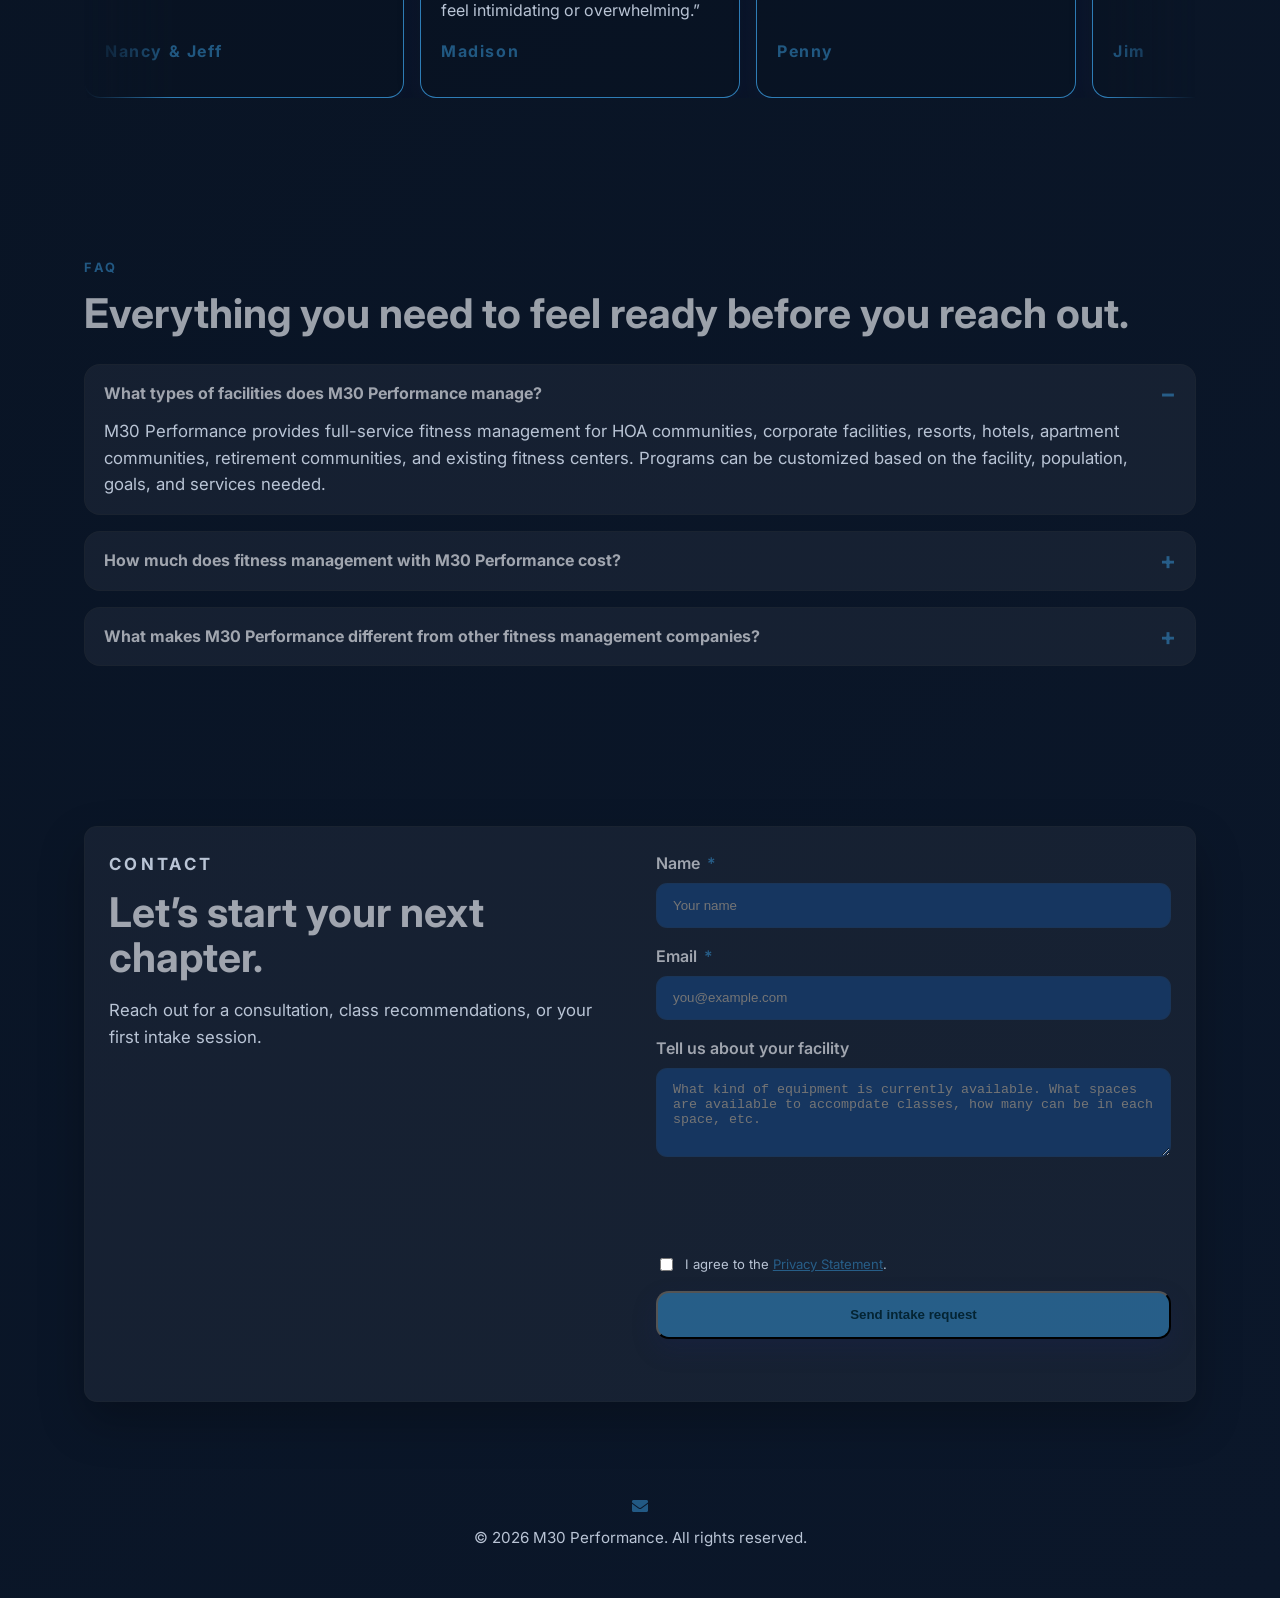
==== commit 86b77e57: "adjusted goals contact form field and privacy page." ====
--- a/index.html
+++ b/index.html
@@ -465,11 +465,11 @@
               />
             </label>
             <label>
-              Goals
+              Tell us about your facility
               <textarea
                 name="goals"
                 rows="4"
-                placeholder="Tell us what you want to improve. Please do not include private, medical, or other sensitive information."
+                placeholder="What kind of equipment is currently available. What spaces are available to accompdate classes, how many can be in each space, etc."
               ></textarea>
             </label>
             <div
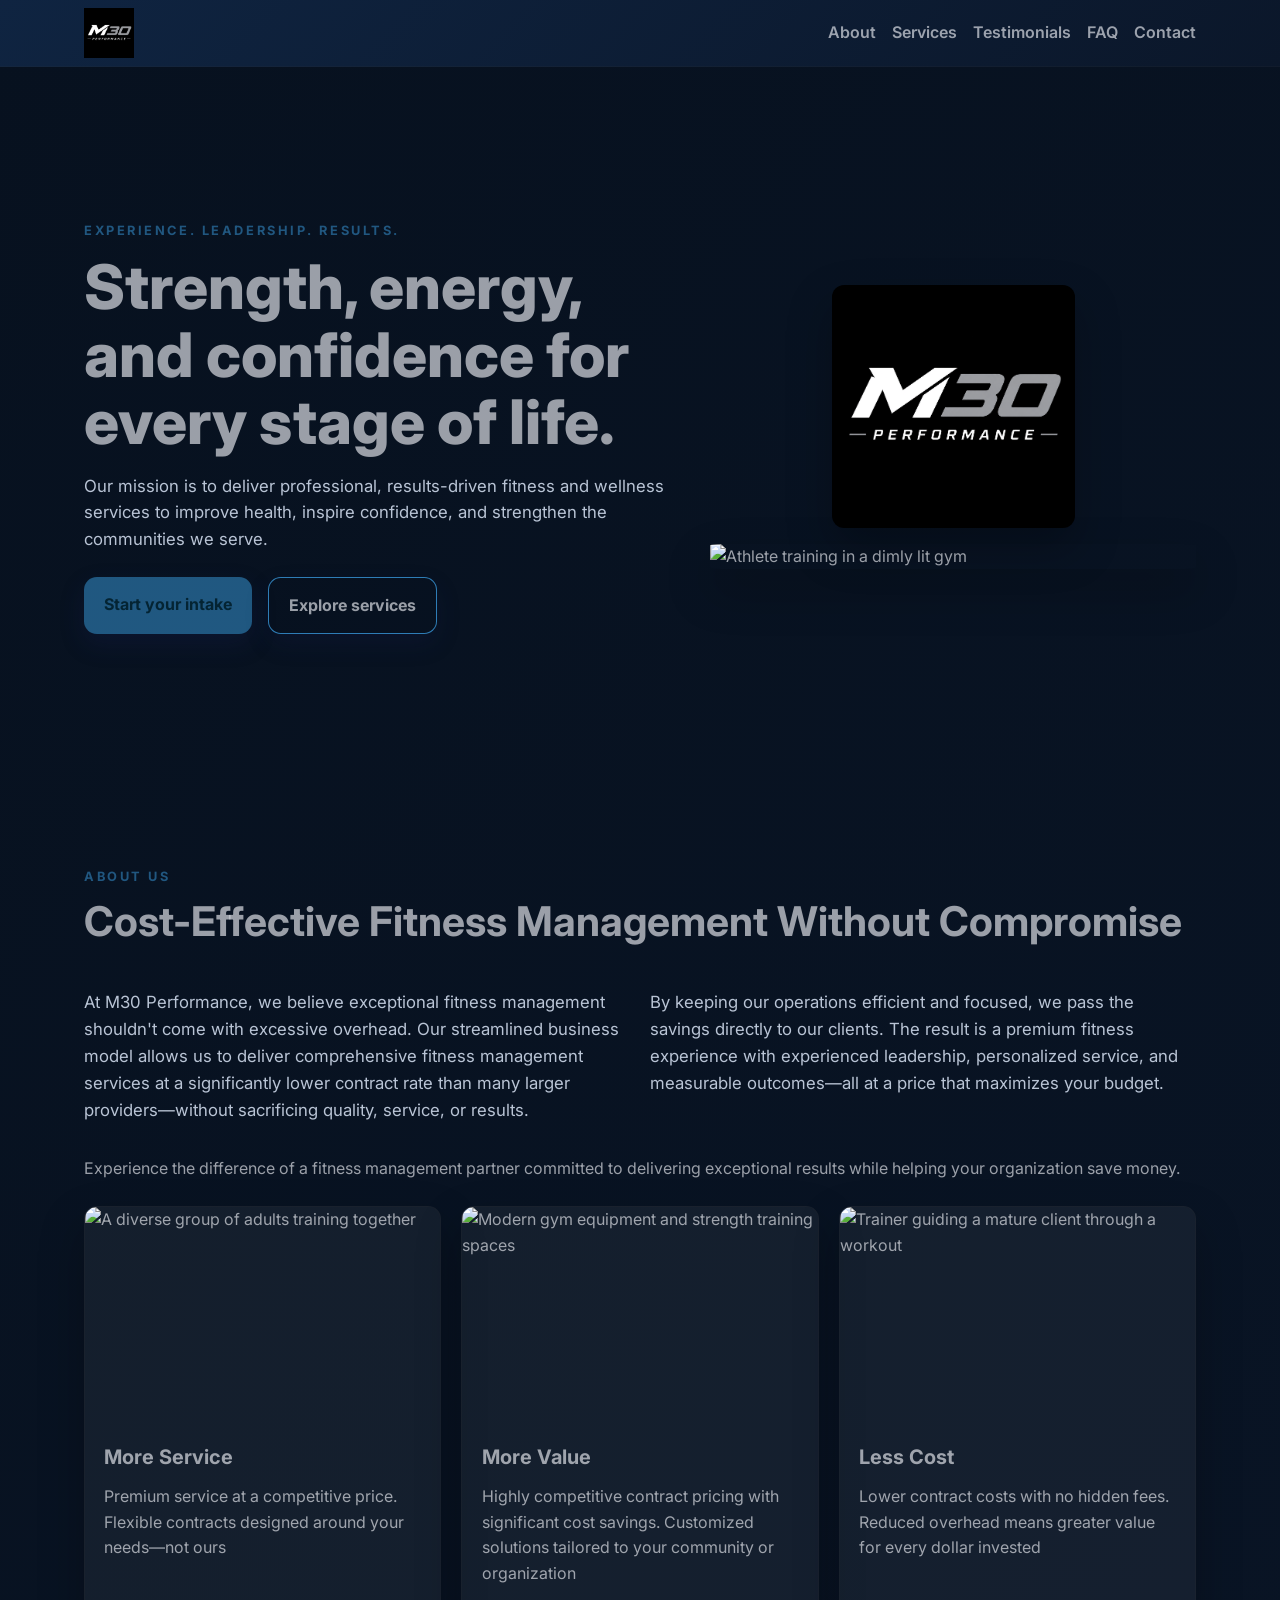
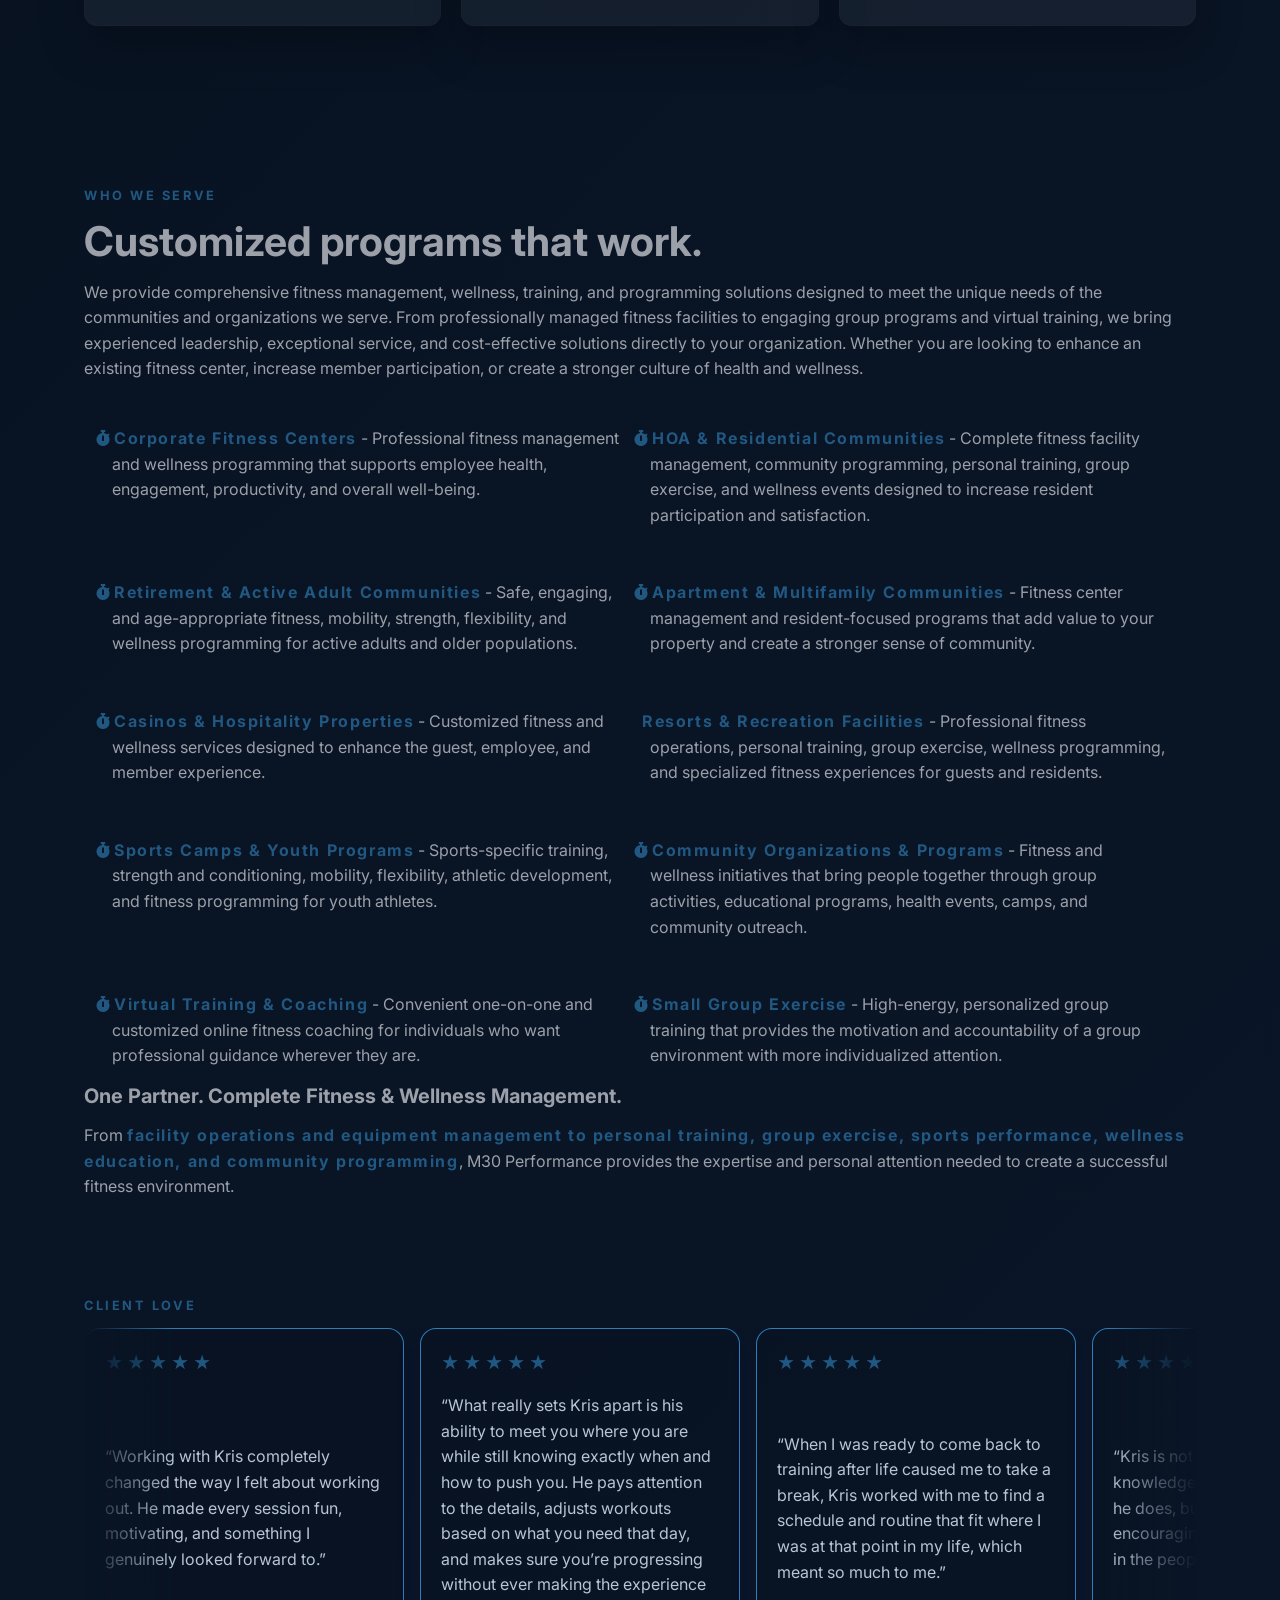
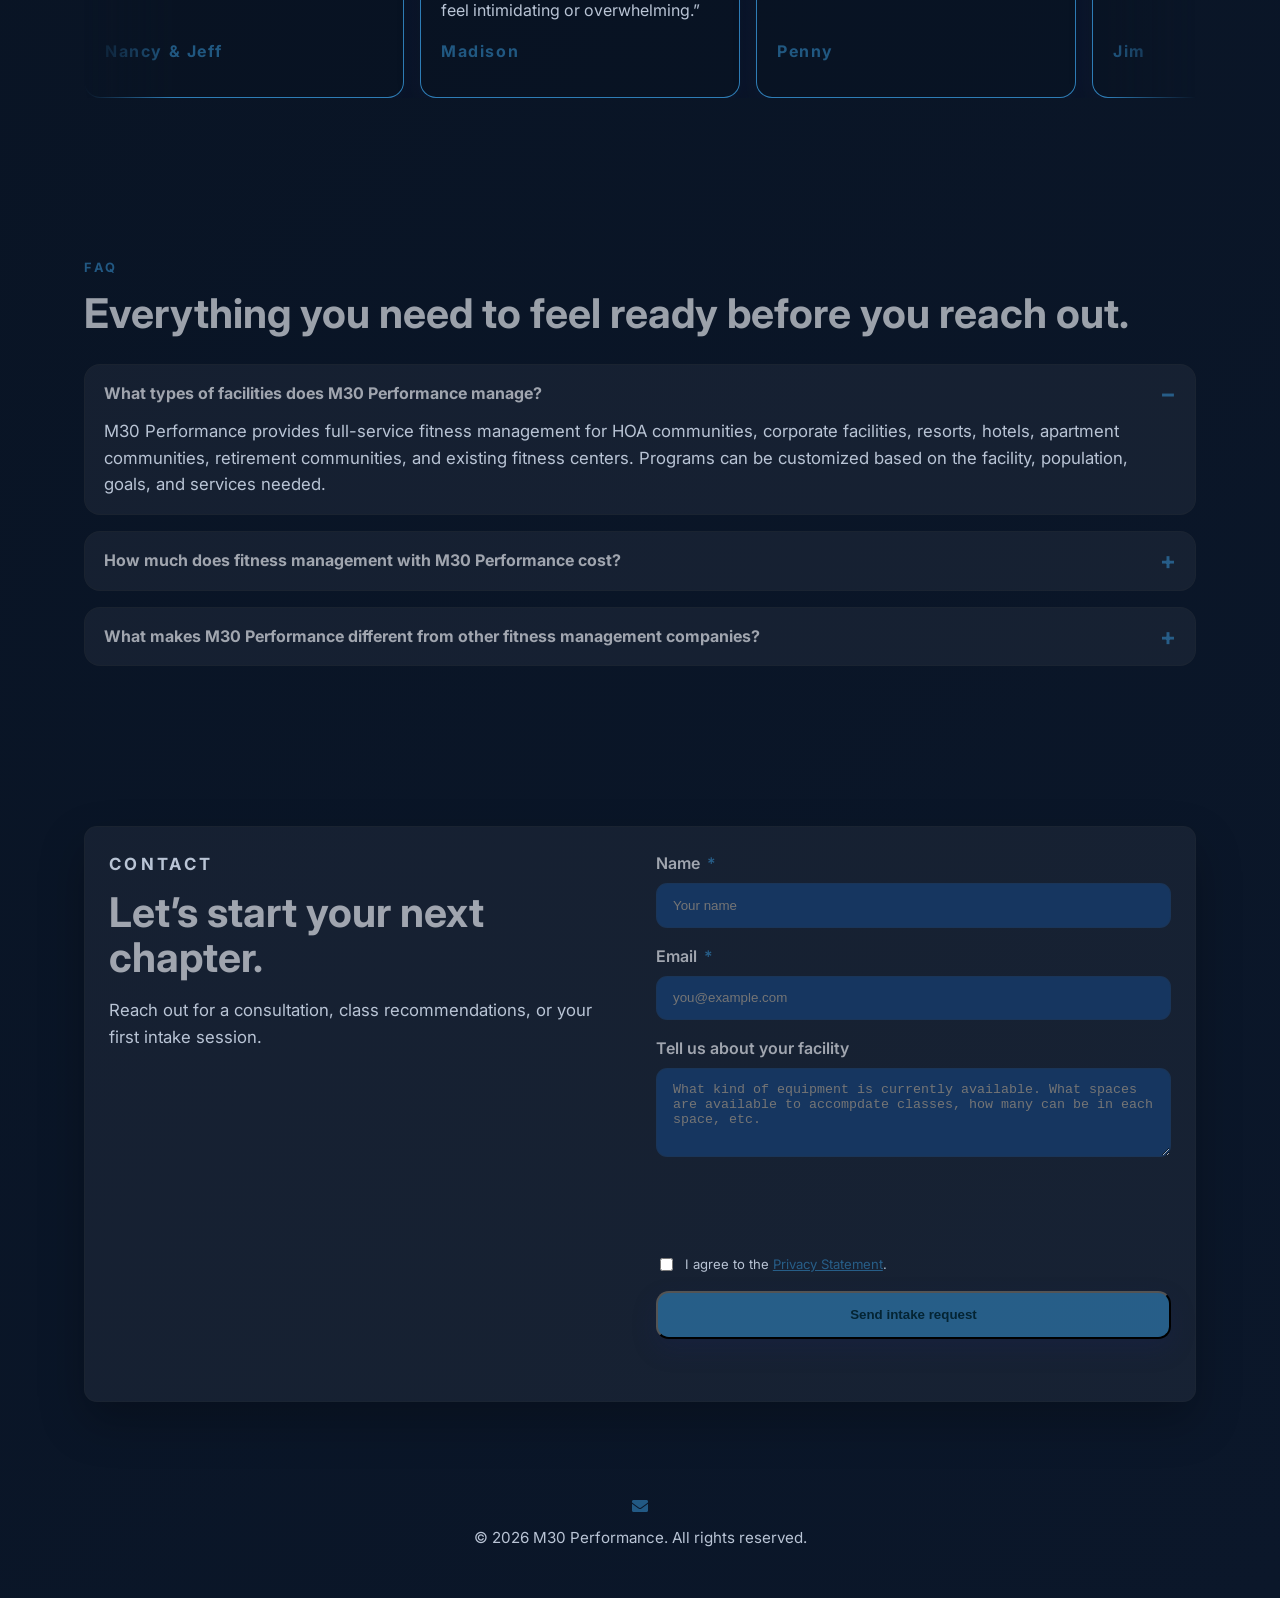
==== commit ddaa7238: "added larger logo for bigger screens, added logo to privacy page." ====
--- a/index.html
+++ b/index.html
@@ -8,6 +8,8 @@
       name="description"
       content="A welcoming, full-service fitness experience for people of all ages."
     />
+    <link rel="icon" type="image/x-icon" href="./assets/images/favicon.ico" />
+    <link rel="icon" href="./assets/images/logo-m30.png" type="image/png" />
     <link
       rel="stylesheet"
       href="https://use.fontawesome.com/releases/v5.15.1/css/all.css"
@@ -64,6 +66,11 @@
           </div>
         </div>
         <div class="hero-media">
+          <img
+            class="hero-logo"
+            src="./assets/images/logo-m30.png"
+            alt=""
+          />
           <img
             src="https://images.unsplash.com/photo-1534438327276-14e5300c3a48?auto=format&fit=crop&w=900&q=80"
             alt="Athlete training in a dimly lit gym"
--- a/styles.css
+++ b/styles.css
@@ -60,6 +60,12 @@
   text-transform: uppercase;
   color: var(--accent);
   text-decoration: none;
+}
+
+.privacy-document .logo {
+  display: inline-flex;
+  align-items: center;
+  gap: 0.75rem;
 }
 
 #img-logo {
@@ -202,10 +208,23 @@
 }
 
 .hero-media img {
-  border-radius: 0.8rem;
+  border-radius: 5%;
   box-shadow: var(--shadow);
   height: 100%;
   object-fit: cover;
+}
+
+.hero-logo {
+  display: none;
+}
+
+@media (min-width: 1025px) {
+  .hero-logo {
+    display: block;
+    width: 50%;
+    height: 50%;
+    margin: 0 auto 1rem;
+  }
 }
 
 .testimonials {
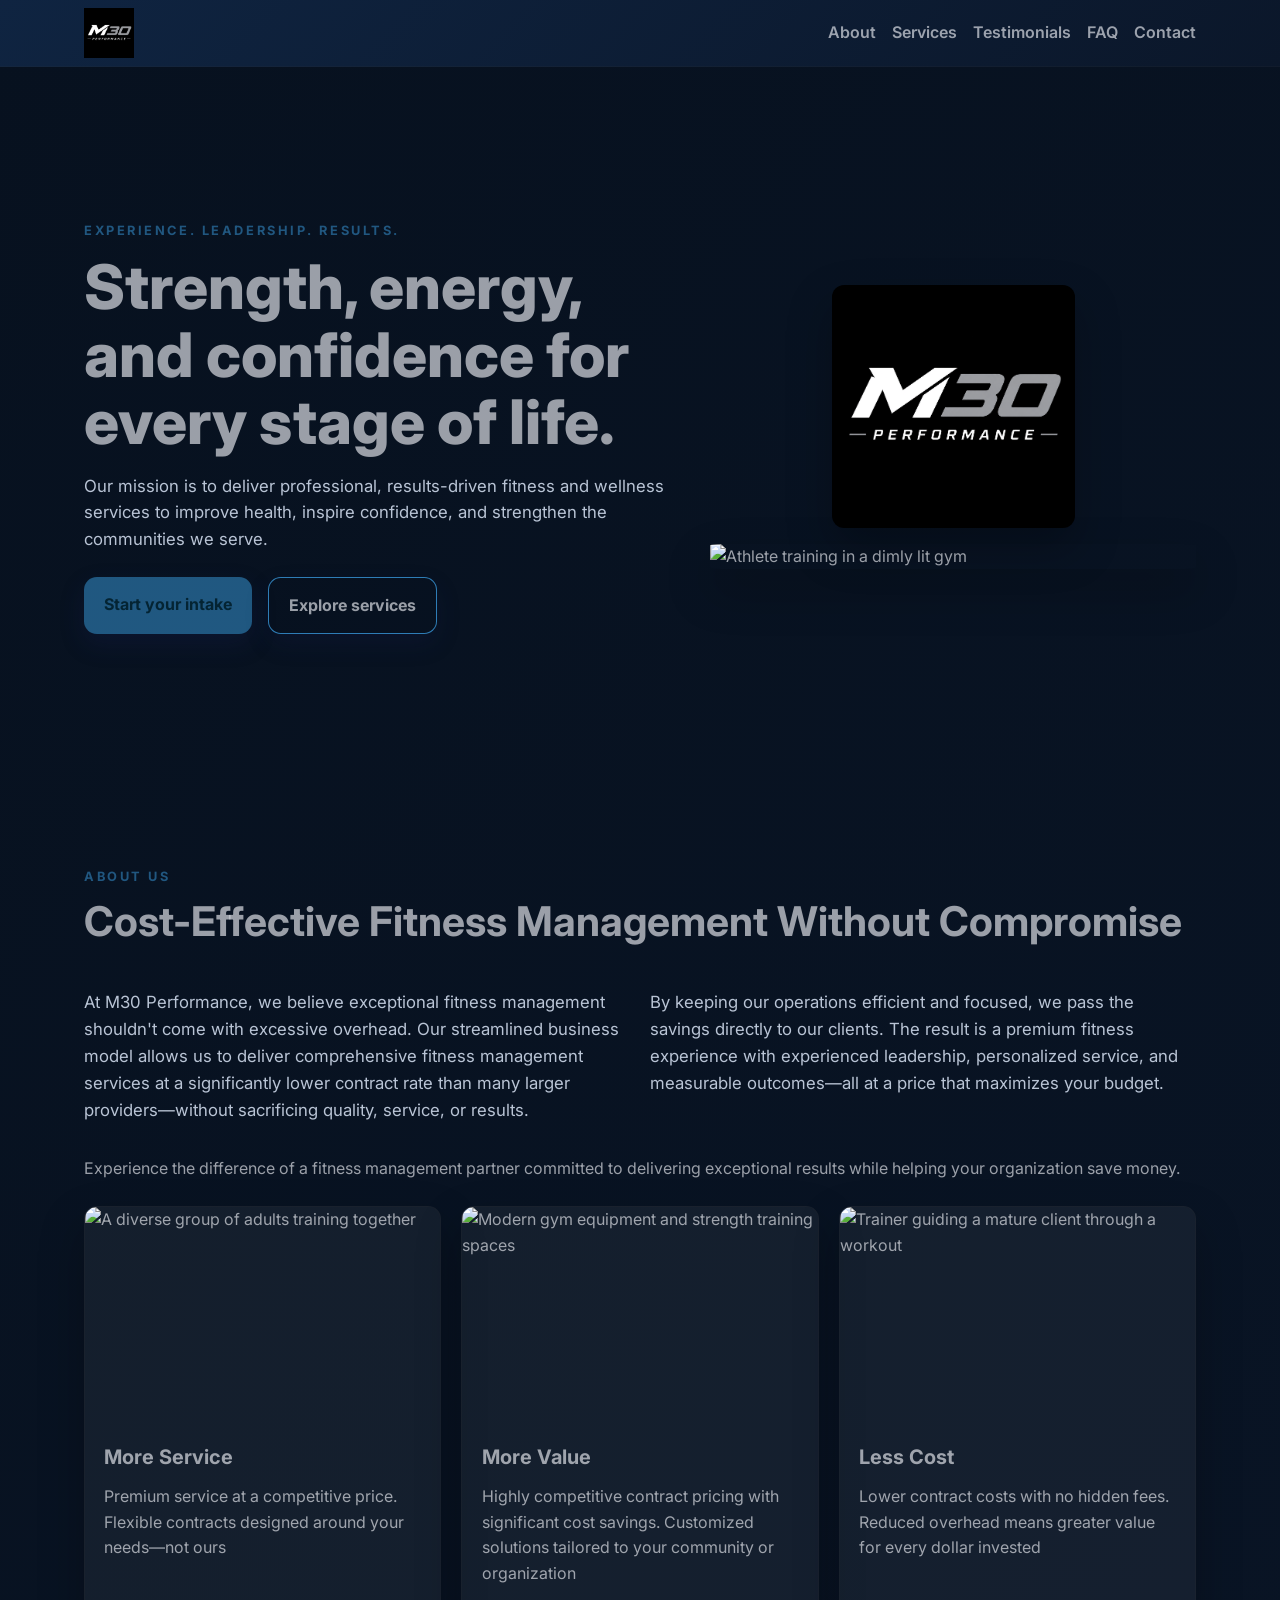
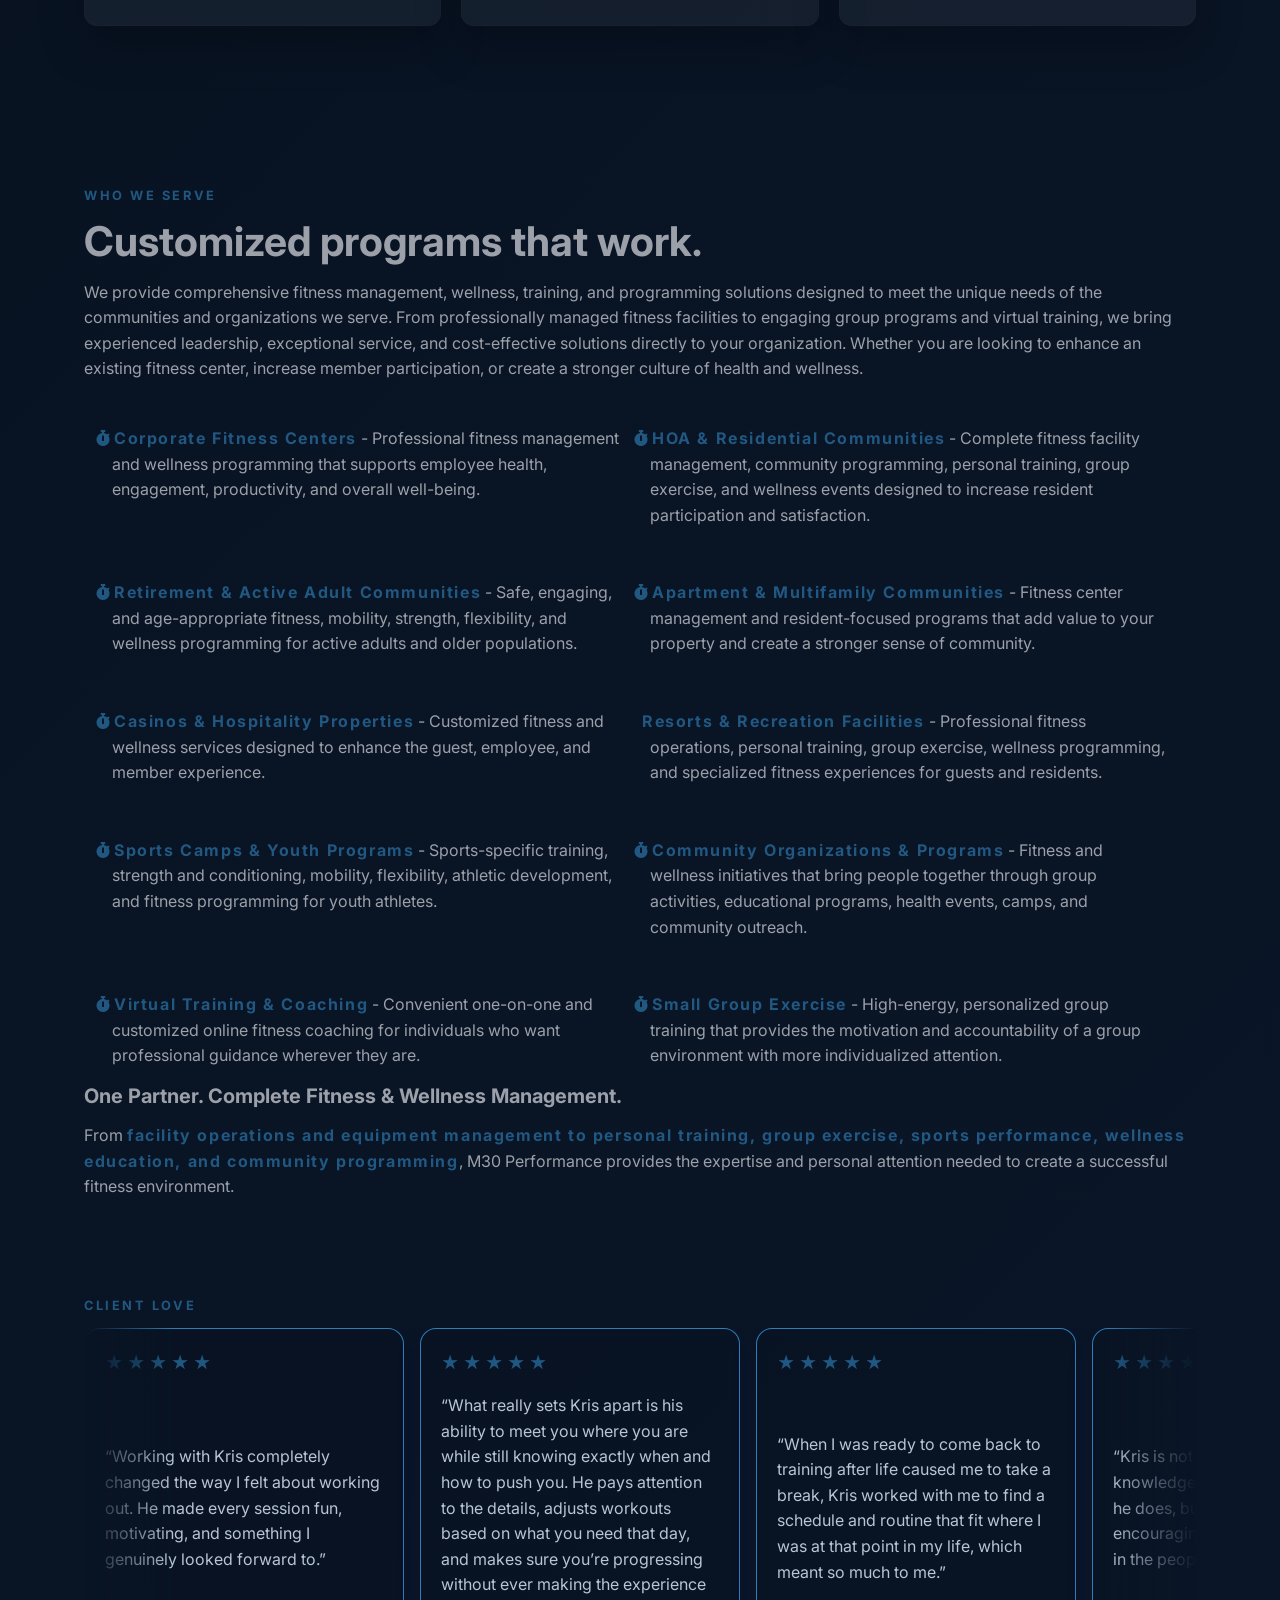
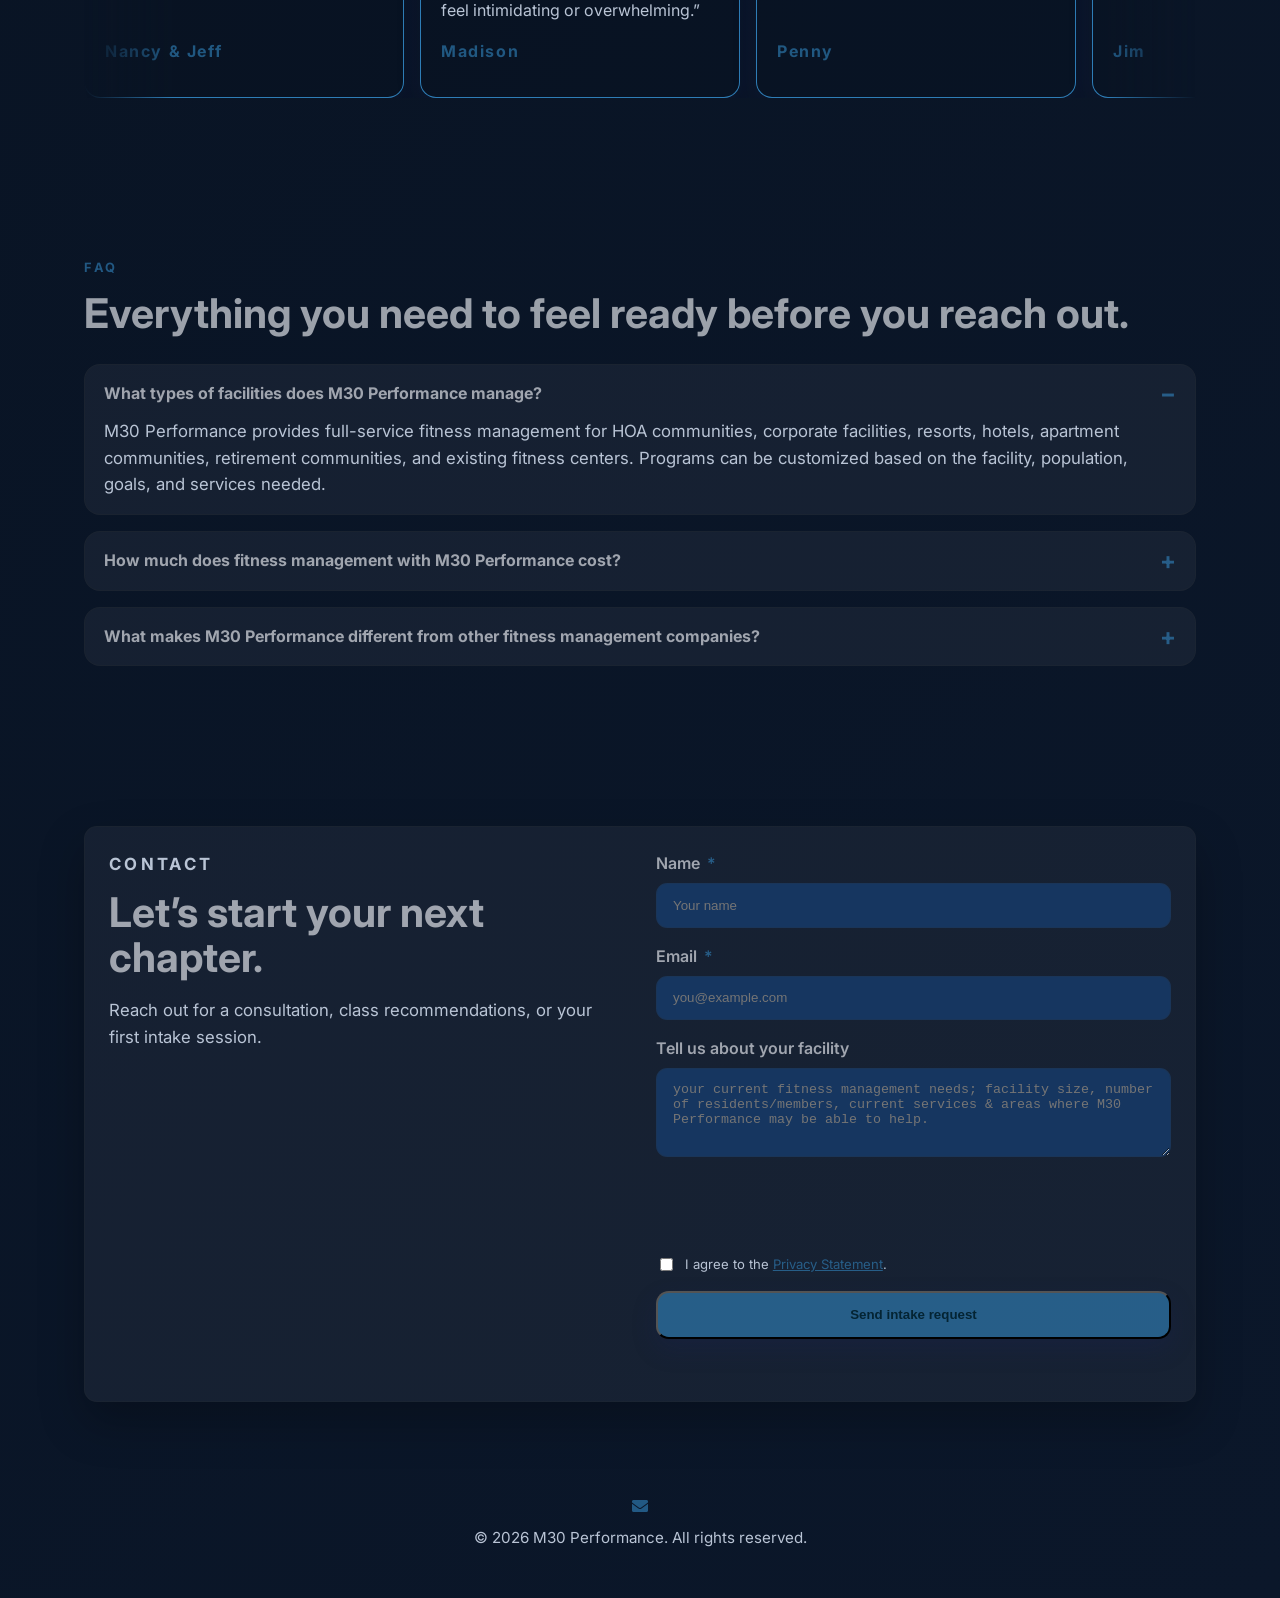
==== commit 2016ee34: "adjusted example text in contact form." ====
--- a/index.html
+++ b/index.html
@@ -66,11 +66,7 @@
           </div>
         </div>
         <div class="hero-media">
-          <img
-            class="hero-logo"
-            src="./assets/images/logo-m30.png"
-            alt=""
-          />
+          <img class="hero-logo" src="./assets/images/logo-m30.png" alt="" />
           <img
             src="https://images.unsplash.com/photo-1534438327276-14e5300c3a48?auto=format&fit=crop&w=900&q=80"
             alt="Athlete training in a dimly lit gym"
@@ -476,7 +472,7 @@
               <textarea
                 name="goals"
                 rows="4"
-                placeholder="What kind of equipment is currently available. What spaces are available to accompdate classes, how many can be in each space, etc."
+                placeholder="your current fitness management needs; facility size, number of residents/members, current services & areas where M30 Performance may be able to help."
               ></textarea>
             </label>
             <div
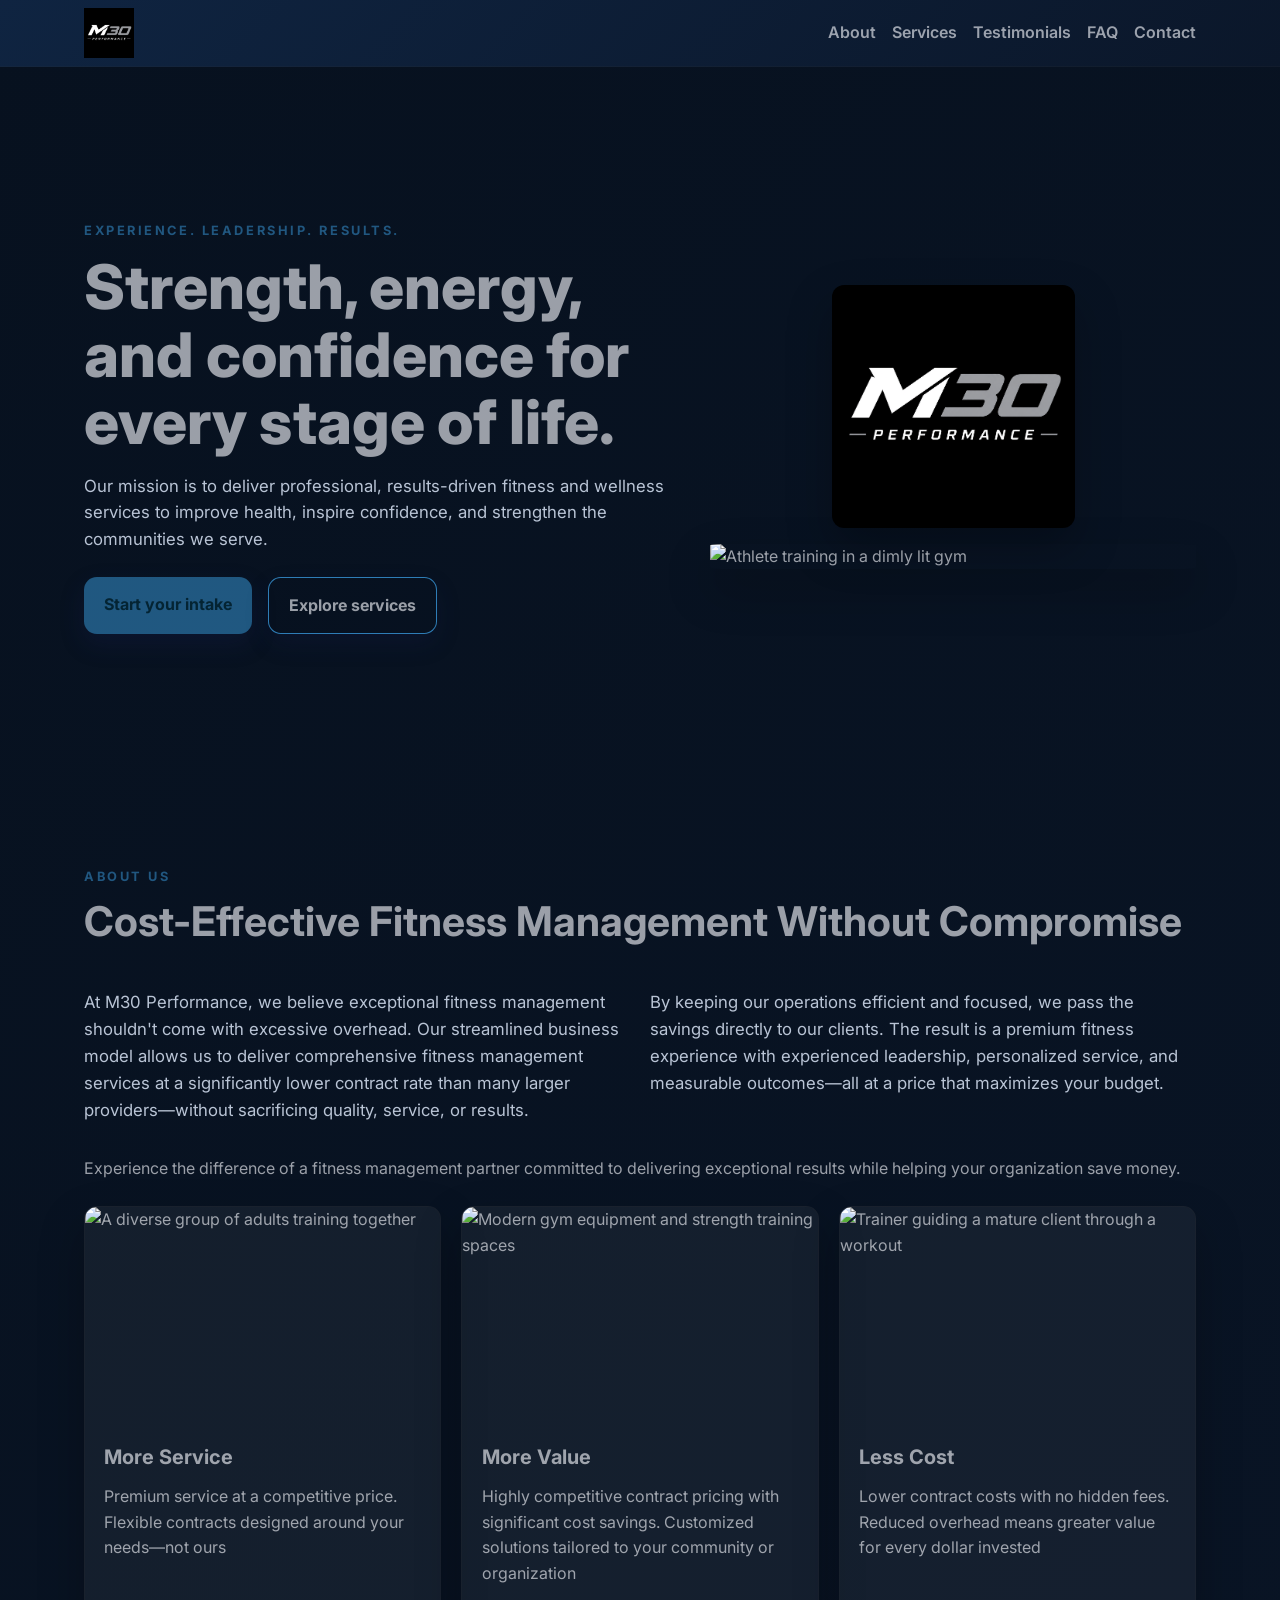
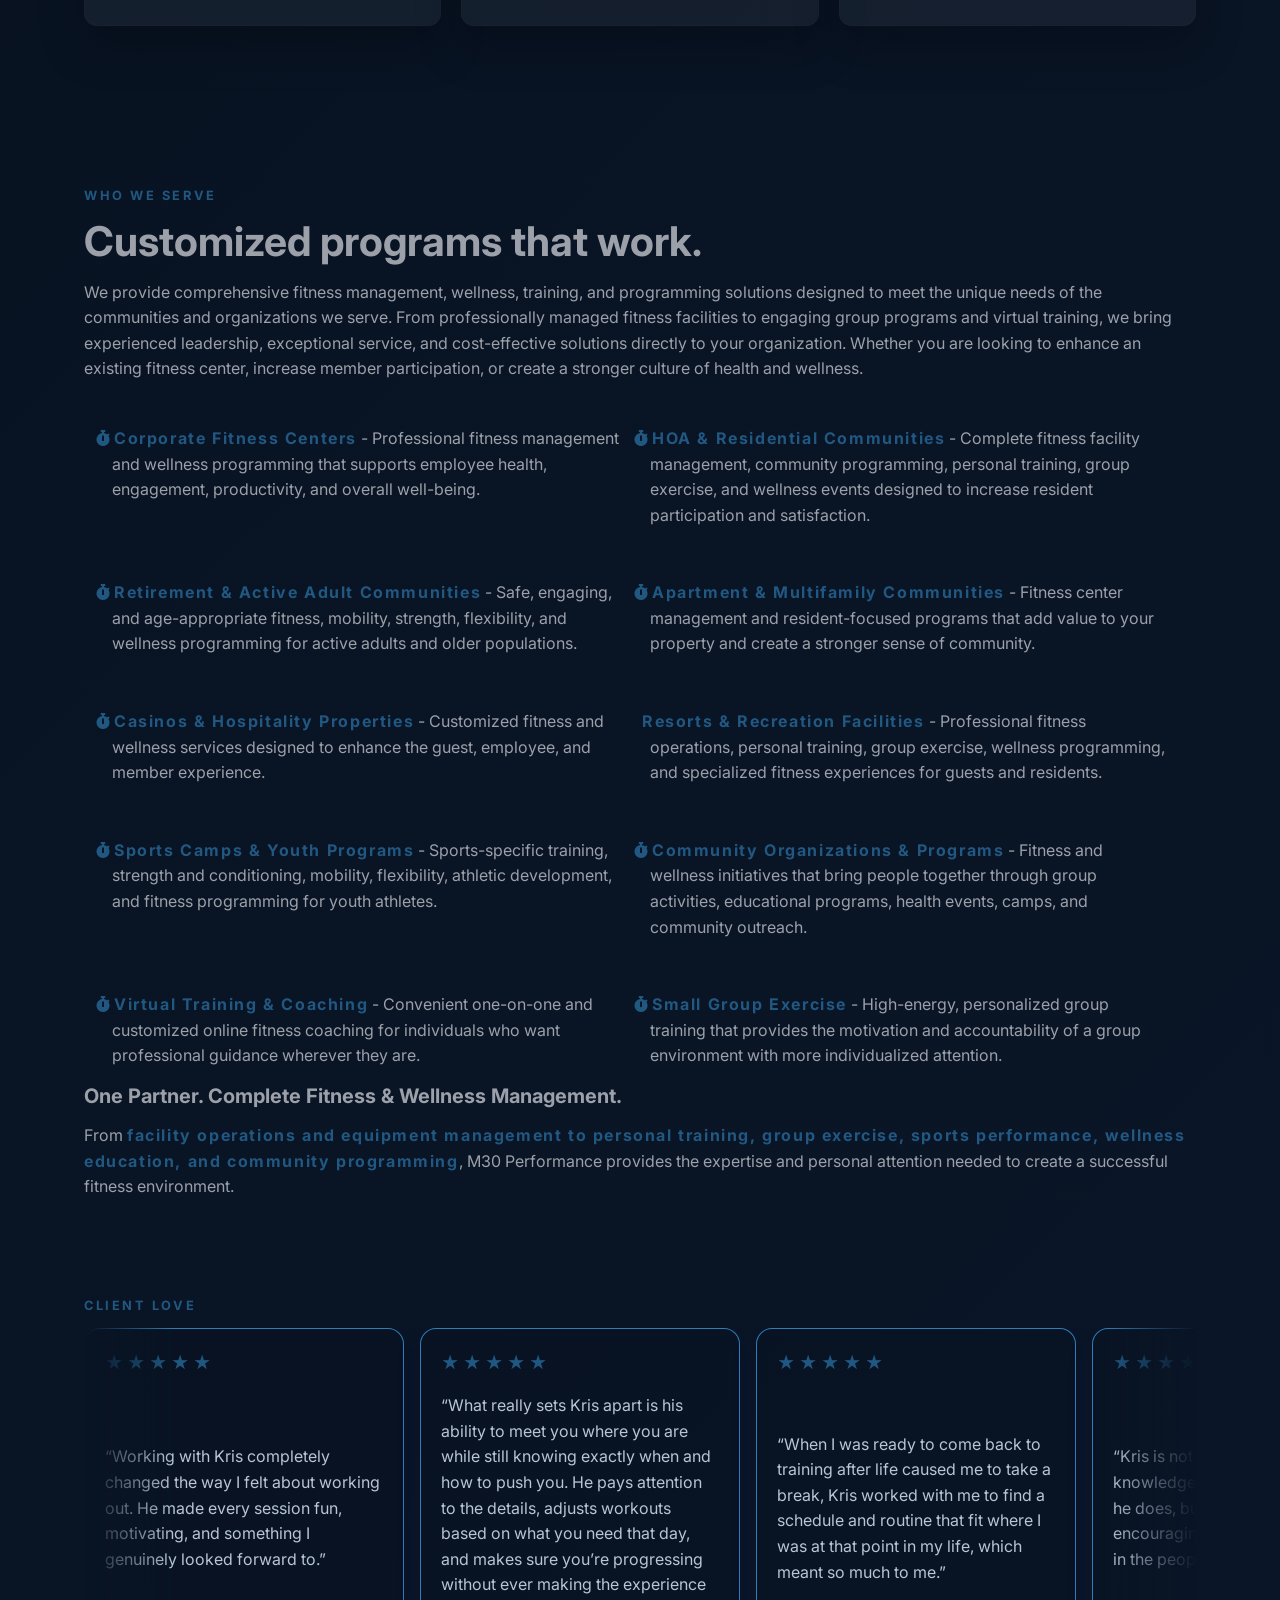
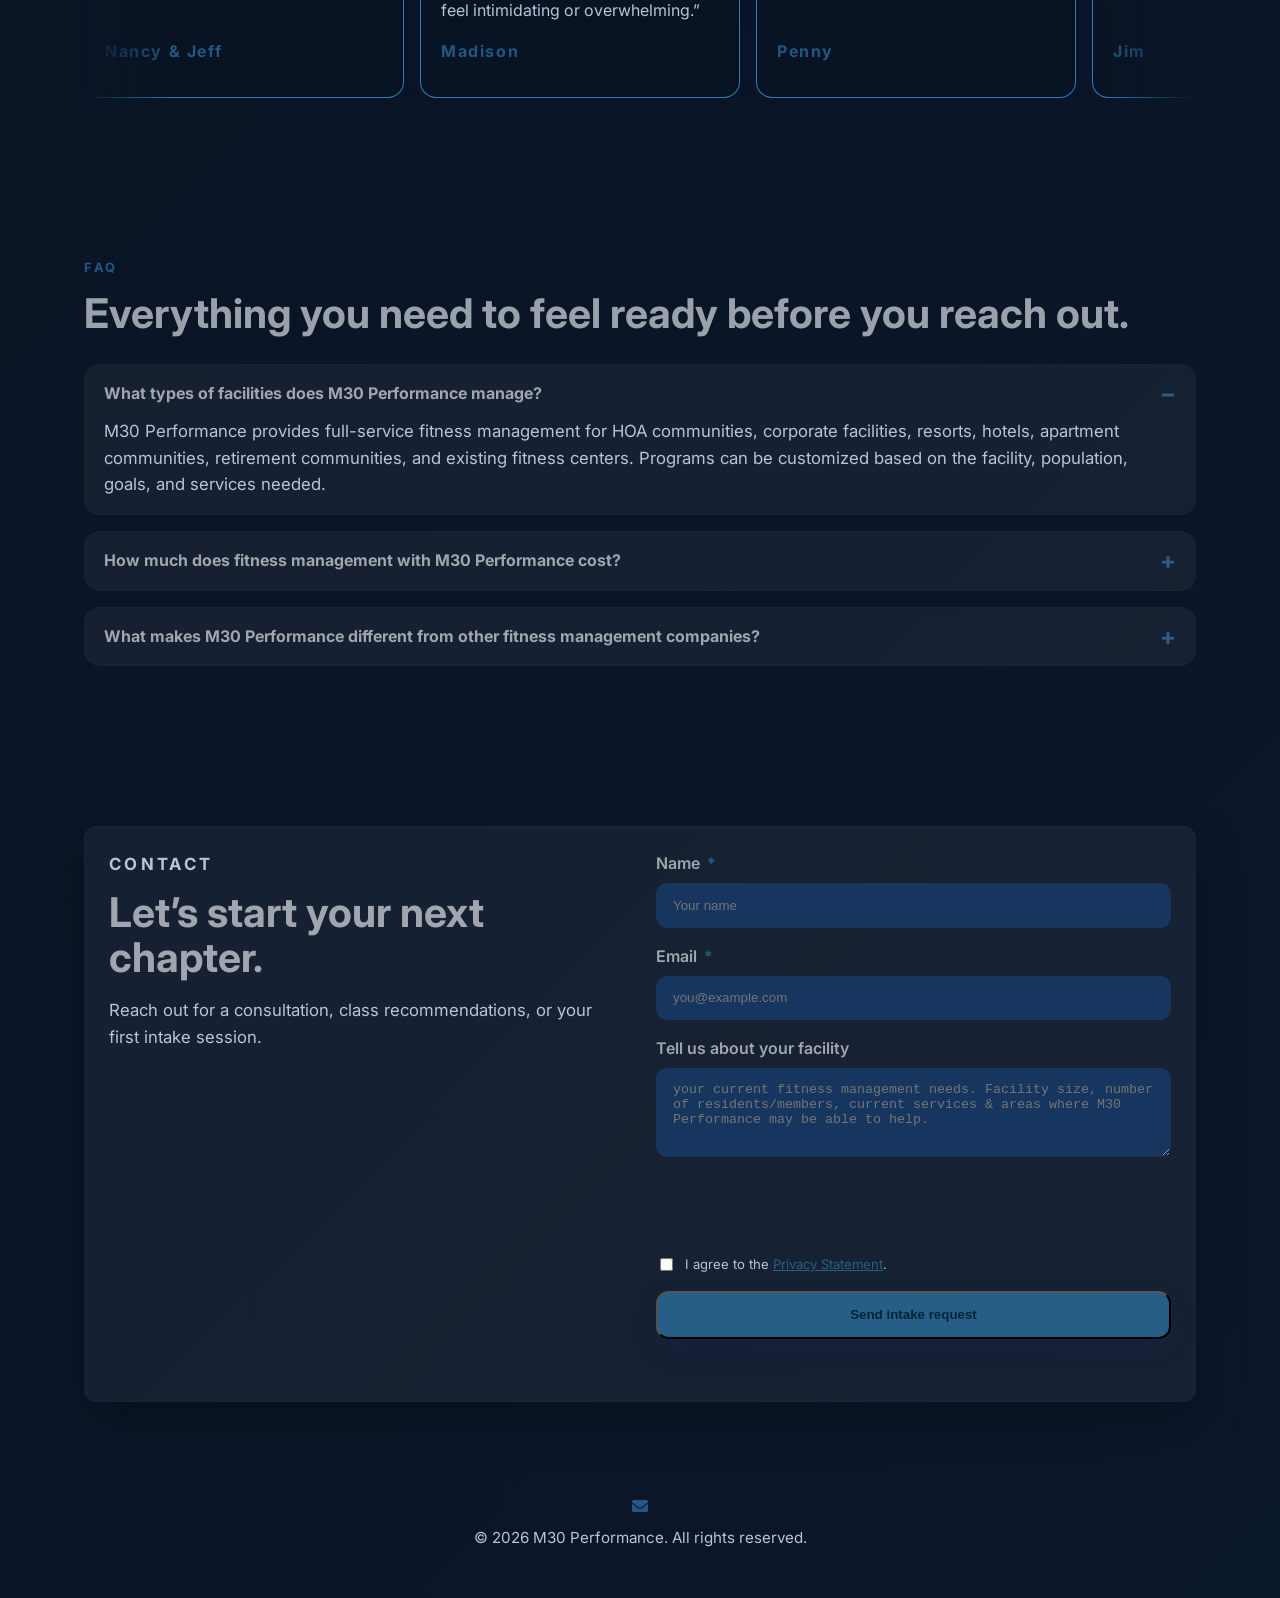
==== commit e78da500: "adjusted example text in contact form." ====
--- a/index.html
+++ b/index.html
@@ -472,7 +472,7 @@
               <textarea
                 name="goals"
                 rows="4"
-                placeholder="your current fitness management needs; facility size, number of residents/members, current services & areas where M30 Performance may be able to help."
+                placeholder="your current fitness management needs. Facility size, number of residents/members, current services & areas where M30 Performance may be able to help."
               ></textarea>
             </label>
             <div
